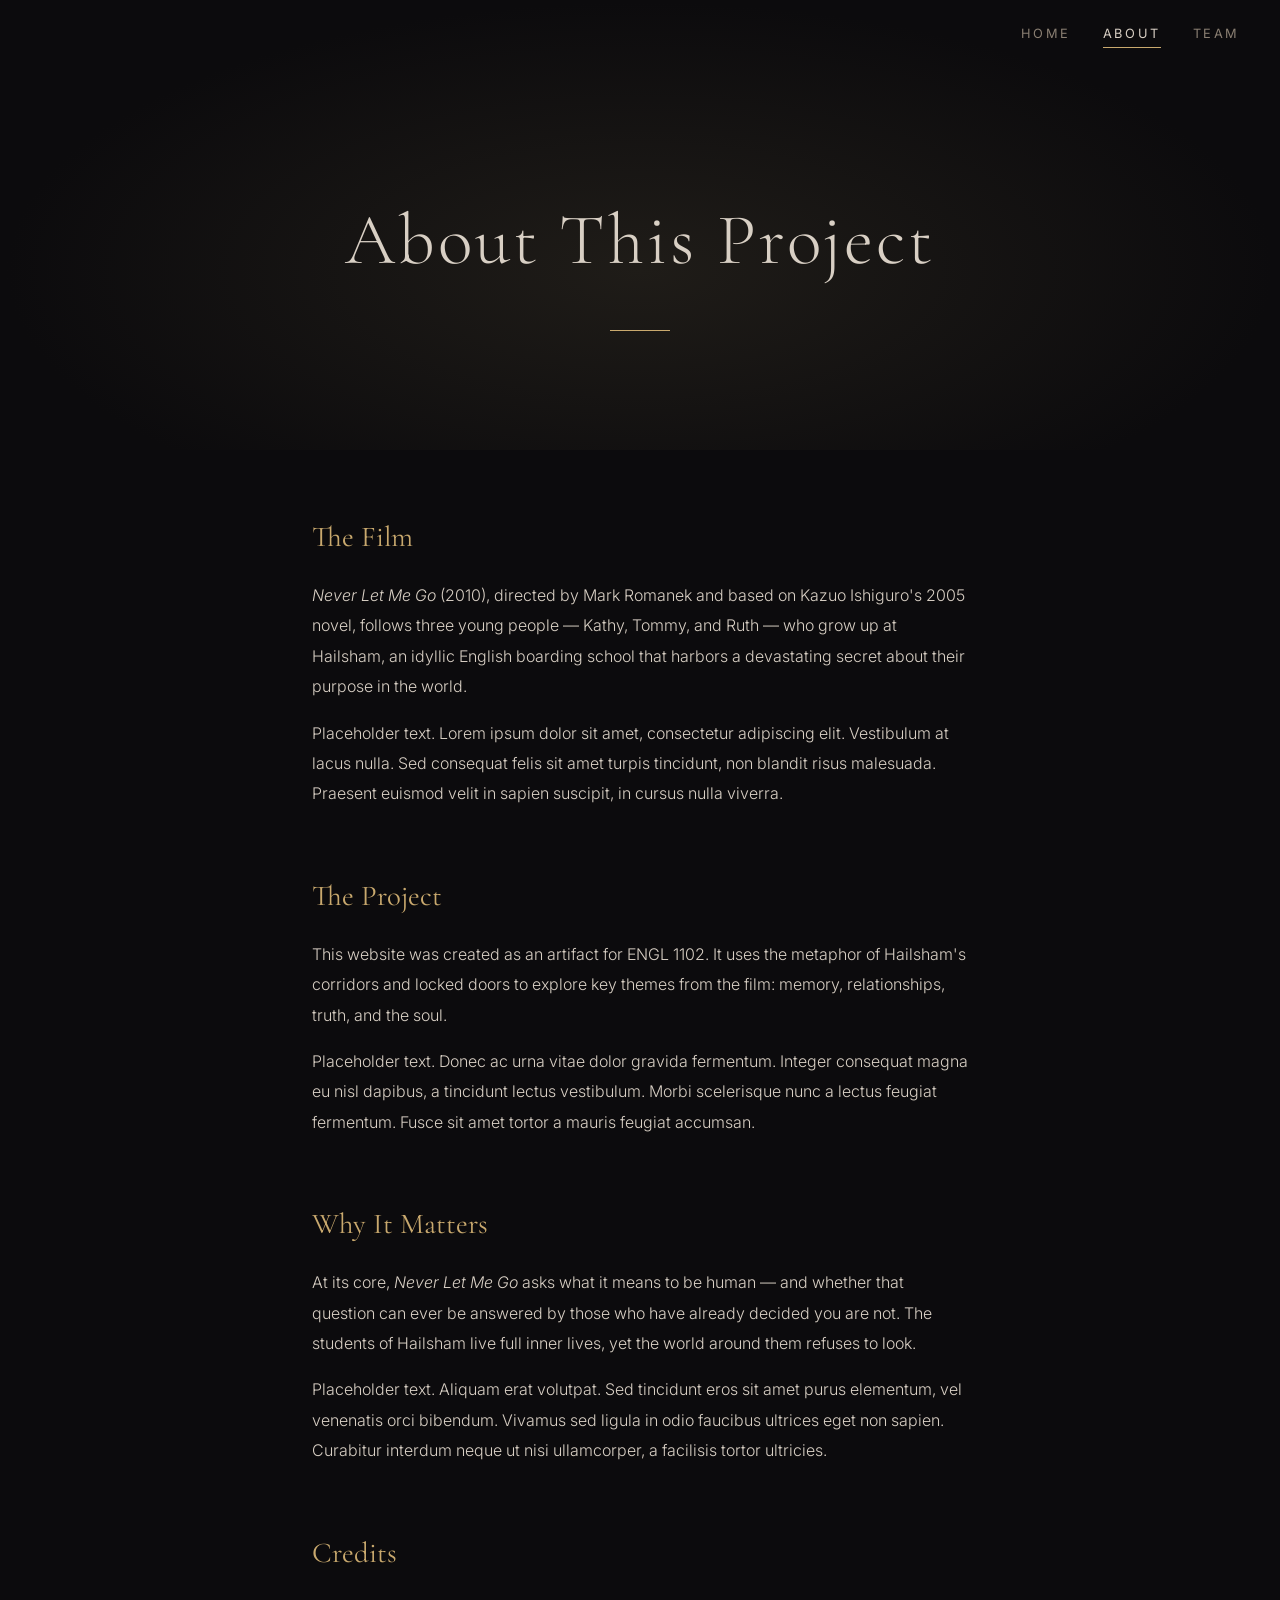
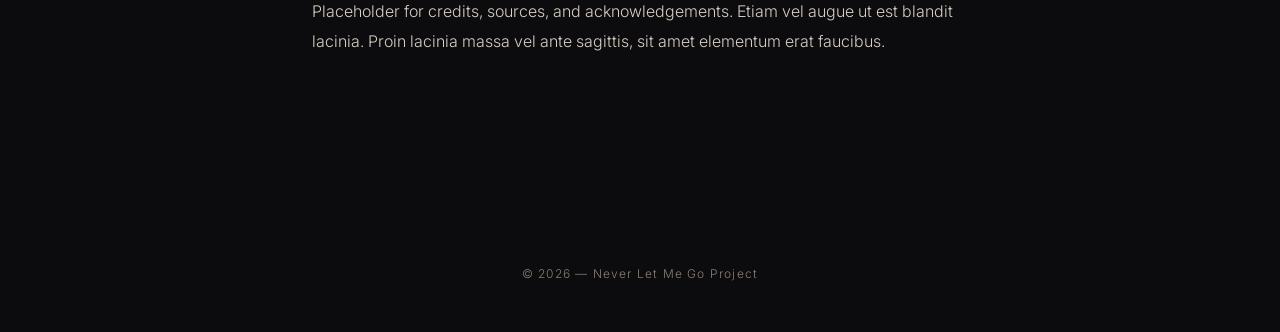
==== about.html @ f19155d4 "Add Team bios page and sync About nav Include bios.html with gallery-wall layout; about.html Team li" ====
<!DOCTYPE html>
<html lang="en">
<head>
  <meta charset="UTF-8" />
  <meta name="viewport" content="width=device-width, initial-scale=1.0" />
  <title>About — Never Let Me Go</title>
  <link rel="stylesheet" href="styles.css" />
  <link rel="preconnect" href="https://fonts.googleapis.com" />
  <link rel="preconnect" href="https://fonts.gstatic.com" crossorigin />
  <link href="https://fonts.googleapis.com/css2?family=Cormorant+Garamond:ital,wght@0,300;0,400;0,600;1,300;1,400&family=Inter:wght@300;400&display=swap" rel="stylesheet" />
</head>
<body>

  <!-- ===== NAV ===== -->
  <nav class="site-nav">
    <a href="index.html" class="nav-link">Home</a>
    <a href="about.html" class="nav-link active">About</a>
    <a href="bios.html" class="nav-link">Team</a>
  </nav>

  <!-- ===== CUSTOM CURSOR ===== -->
  <div id="cursor-glow" class="cursor-glow"></div>

  <!-- ===== ABOUT HERO ===== -->
  <header class="about-hero has-secrets">
    <span class="secret-text" style="top:25%; left:6%;">they called it a school</span>
    <span class="secret-text" style="bottom:15%; right:8%; top:auto; left:auto;">it was a farm</span>
    <h1 class="about-hero-title">About This Project</h1>
    <div class="about-hero-line"></div>
  </header>

  <!-- ===== ABOUT CONTENT ===== -->
  <main class="about-main has-secrets">
    <span class="secret-text" style="top:12%; right:0; left:auto;">love doesn't save you</span>
    <span class="secret-text" style="top:38%; left:-2%;">we were copies of trash</span>
    <span class="secret-text" style="top:65%; right:-3%; left:auto;">Madame was afraid of us</span>
    <span class="secret-text" style="bottom:5%; left:10%; top:auto;">the art proved nothing</span>

    <section class="about-block about-block--reveal">
      <h2>The Film</h2>
      <p>
        <em>Never Let Me Go</em> (2010), directed by Mark Romanek and based on
        Kazuo Ishiguro's 2005 novel, follows three young people — Kathy, Tommy,
        and Ruth — who grow up at Hailsham, an idyllic English boarding school
        that harbors a devastating secret about their purpose in the world.
      </p>
      <p>
        Placeholder text. Lorem ipsum dolor sit amet, consectetur adipiscing
        elit. Vestibulum at lacus nulla. Sed consequat felis sit amet turpis
        tincidunt, non blandit risus malesuada. Praesent euismod velit in sapien
        suscipit, in cursus nulla viverra.
      </p>
    </section>

    <section class="about-block about-block--reveal">
      <h2>The Project</h2>
      <p>
        This website was created as an artifact for ENGL 1102. It uses the
        metaphor of Hailsham's corridors and locked doors to explore key themes
        from the film: memory, relationships, truth, and the soul.
      </p>
      <p>
        Placeholder text. Donec ac urna vitae dolor gravida fermentum. Integer
        consequat magna eu nisl dapibus, a tincidunt lectus vestibulum. Morbi
        scelerisque nunc a lectus feugiat fermentum. Fusce sit amet tortor a
        mauris feugiat accumsan.
      </p>
    </section>

    <section class="about-block about-block--reveal">
      <h2>Why It Matters</h2>
      <p>
        At its core, <em>Never Let Me Go</em> asks what it means to be human —
        and whether that question can ever be answered by those who have already
        decided you are not. The students of Hailsham live full inner lives, yet
        the world around them refuses to look.
      </p>
      <p>
        Placeholder text. Aliquam erat volutpat. Sed tincidunt eros sit amet
        purus elementum, vel venenatis orci bibendum. Vivamus sed ligula in odio
        faucibus ultrices eget non sapien. Curabitur interdum neque ut nisi
        ullamcorper, a facilisis tortor ultricies.
      </p>
    </section>

    <section class="about-block about-block--reveal">
      <h2>Credits</h2>
      <p>
        Placeholder for credits, sources, and acknowledgements. Etiam vel augue
        ut est blandit lacinia. Proin lacinia massa vel ante sagittis, sit amet
        elementum erat faucibus.
      </p>
    </section>

  </main>

  <!-- ===== FOOTER ===== -->
  <footer class="site-footer has-secrets">
    <span class="secret-text" style="top:15%; left:5%;">we never complained</span>
    <p>&copy; 2026 — Never Let Me Go Project</p>
  </footer>

  <script>
    (() => {
      /* Scroll reveals */
      const blocks = document.querySelectorAll(".about-block--reveal");
      const observer = new IntersectionObserver(
        (entries) => {
          entries.forEach((entry) => {
            if (entry.isIntersecting) {
              entry.target.classList.add("visible");
              observer.unobserve(entry.target);
            }
          });
        },
        { threshold: 0.15 }
      );
      blocks.forEach((el) => observer.observe(el));

      /* Cursor glow */
      const glow = document.getElementById("cursor-glow");
      if (!glow) return;

      let mx = -500, my = -500, gx = -500, gy = -500;
      let active = false, raf = false;

      function tick() {
        raf = false;
        gx += (mx - gx) * 0.16;
        gy += (my - gy) * 0.16;
        glow.style.transform = `translate3d(${gx - 110}px,${gy - 110}px,0)`;
        if (Math.abs(mx - gx) > 0.5 || Math.abs(my - gy) > 0.5) {
          raf = true;
          requestAnimationFrame(tick);
        }
      }

      const secrets = document.querySelectorAll(".secret-text");

      document.addEventListener("mousemove", (e) => {
        mx = e.clientX; my = e.clientY;
        if (!active) { active = true; glow.classList.add("active"); }
        if (!raf) { raf = true; requestAnimationFrame(tick); }

        for (const el of secrets) {
          const r = el.getBoundingClientRect();
          const dist = Math.hypot(e.clientX - (r.left + r.width / 2), e.clientY - (r.top + r.height / 2));
          if (dist < 140) {
            el.classList.add("revealed");
          } else {
            el.classList.remove("revealed");
          }
        }
      }, { passive: true });

      document.addEventListener("mouseleave", () => {
        active = false; glow.classList.remove("active");
      });
    })();
  </script>
</body>
</html>
---- styles.css ----
/* ============================================================
   NEVER LET ME GO — HAILSHAM
   Immersive, mysterious single-page experience
   ============================================================ */

*, *::before, *::after {
  margin: 0;
  padding: 0;
  box-sizing: border-box;
}

:root {
  --clr-bg: #0c0b0d;
  --clr-bg-warm: #1a1714;
  --clr-surface: #1e1b18;
  --clr-door: #2c2520;
  --clr-door-hover: #3a322b;
  --clr-text: #d8cfc4;
  --clr-text-muted: #8a7f72;
  --clr-accent: #c9a96e;
  --clr-fog: rgba(200, 190, 175, 0.06);
  --clr-secret: #c44;
  --font-display: 'Cormorant Garamond', Georgia, serif;
  --font-body: 'Inter', system-ui, sans-serif;
}

html {
  background: var(--clr-bg);
  color: var(--clr-text);
}

body {
  font-family: var(--font-body);
  font-weight: 300;
  line-height: 1.6;
  overflow-x: hidden;
}

/* ============================================================
   CURSOR GLOW (light around the normal cursor)
   ============================================================ */
.cursor-glow {
  position: fixed;
  top: 0;
  left: 0;
  width: 220px;
  height: 220px;
  border-radius: 50%;
  pointer-events: none;
  z-index: 9999;
  background: radial-gradient(
    circle at center,
    rgba(255, 230, 170, 0.25) 0%,
    rgba(201, 169, 110, 0.10) 35%,
    transparent 70%
  );
  opacity: 0;
  transition: opacity 0.5s ease;
  will-change: transform;
  transform: translate3d(-500px, -500px, 0);
}

.cursor-glow.active {
  opacity: 1;
}

/* ============================================================
   HOVER HINT — tells user to explore
   ============================================================ */
.hover-hint {
  position: absolute;
  bottom: 8%;
  left: 50%;
  transform: translateX(-50%);
  z-index: 7;
  font-family: var(--font-body);
  font-size: 0.8rem;
  letter-spacing: 0.2em;
  text-transform: uppercase;
  color: var(--clr-text);
  pointer-events: none;
  opacity: 0;
  animation: hintPulse 3s ease-in-out 2.5s infinite;
  text-shadow: 0 0 20px rgba(201, 169, 110, 0.3);
  transition: opacity 1.5s ease;
}

.hover-hint.hidden {
  opacity: 0 !important;
  animation: none;
}

@keyframes hintPulse {
  0%   { opacity: 0.4; }
  50%  { opacity: 0.9; }
  100% { opacity: 0.4; }
}

/* Pulsing beacon to guide cursor */
.secret-beacon {
  position: absolute;
  width: 80px;
  height: 80px;
  border-radius: 50%;
  pointer-events: none;
  z-index: 7;
  opacity: 0;
  animation: beaconAppear 1.5s ease-out 4.5s forwards;
}

.secret-beacon.hidden {
  opacity: 0 !important;
  animation: none;
  transition: opacity 1.5s ease;
}

.secret-beacon::before {
  content: '';
  position: absolute;
  inset: 0;
  border-radius: 50%;
  border: 1px solid rgba(200, 80, 80, 0.25);
  animation: beaconRing 2.5s ease-out infinite;
}

.secret-beacon::after {
  content: '';
  position: absolute;
  top: 50%;
  left: 50%;
  width: 4px;
  height: 4px;
  margin: -2px 0 0 -2px;
  border-radius: 50%;
  background: rgba(200, 80, 80, 0.5);
  box-shadow: 0 0 12px rgba(200, 80, 80, 0.4);
}

@keyframes beaconAppear {
  0%   { opacity: 0; }
  100% { opacity: 1; }
}

@keyframes beaconRing {
  0%   { transform: scale(0.5); opacity: 0.8; }
  100% { transform: scale(2.5); opacity: 0; }
}

/* ============================================================
   SECRET MESSAGE LAYER (flashlight reveal)
   ============================================================ */
.secret-layer {
  position: absolute;
  inset: 0;
  z-index: 6;
  pointer-events: none;
  -webkit-mask-image: radial-gradient(
    circle 160px at var(--mx, -200px) var(--my, -200px),
    black 0%,
    rgba(0,0,0,0.5) 40%,
    transparent 100%
  );
  mask-image: radial-gradient(
    circle 160px at var(--mx, -200px) var(--my, -200px),
    black 0%,
    rgba(0,0,0,0.5) 40%,
    transparent 100%
  );
}

.secret-msg {
  position: absolute;
  font-family: var(--font-display);
  font-style: italic;
  font-weight: 400;
  font-size: clamp(1.1rem, 2.5vw, 1.8rem);
  color: rgba(200, 70, 70, 0.9);
  white-space: nowrap;
  letter-spacing: 0.08em;
  text-shadow:
    0 0 20px rgba(200, 60, 60, 0.6),
    0 0 60px rgba(200, 60, 60, 0.2);
  user-select: none;
}

/* ============================================================
   HERO SECTION — OUTSIDE HAILSHAM
   ============================================================ */
.hero-section {
  position: relative;
  height: 200vh;
  overflow: visible;
}

.hero-image-wrap {
  position: sticky;
  top: 0;
  width: 100%;
  height: 100vh;
  overflow: hidden;
  will-change: transform;
}

.hero-image {
  display: block;
  width: 100%;
  height: 100%;
  object-fit: cover;
  object-position: center 40%;
  transform: scale(1);
  transition: none;
  will-change: transform;
  filter: brightness(0.38) saturate(0.5);
}

.hero-vignette {
  position: fixed;
  top: 0;
  left: 0;
  width: 100%;
  height: 100vh;
  pointer-events: none;
  z-index: 2;
  opacity: 0;
  background: radial-gradient(ellipse at center, transparent 15%, var(--clr-bg) 70%);
  will-change: opacity;
}

/* Atmospheric fog layers */
.fog {
  position: fixed;
  top: 0;
  width: 65%;
  height: 100vh;
  pointer-events: none;
  opacity: 0.4;
  z-index: 3;
  will-change: transform;
}

.fog--left {
  left: -10%;
  background: linear-gradient(90deg, rgba(200,185,160,0.12), transparent);
  animation: fogDrift 20s ease-in-out infinite alternate;
}

.fog--right {
  right: -10%;
  background: linear-gradient(-90deg, rgba(200,185,160,0.12), transparent);
  animation: fogDrift 26s ease-in-out infinite alternate-reverse;
}

@keyframes fogDrift {
  0%   { transform: translate3d(-40px, 0, 0) scaleX(1); }
  100% { transform: translate3d(40px, 0, 0) scaleX(1.15); }
}

.hero-text {
  position: fixed;
  top: 0;
  left: 0;
  width: 100%;
  height: 100vh;
  display: flex;
  flex-direction: column;
  align-items: center;
  justify-content: center;
  z-index: 4;
  pointer-events: none;
  will-change: opacity, transform;
}

.hero-subtitle {
  font-family: var(--font-body);
  font-size: 0.8rem;
  letter-spacing: 0.4em;
  text-transform: uppercase;
  color: var(--clr-text-muted);
  margin-bottom: 1rem;
  text-shadow: 0 2px 20px rgba(0,0,0,0.8);
  opacity: 0;
  animation: fadeInSlow 2s ease-out 0.5s forwards;
}

.hero-title {
  font-family: var(--font-display);
  font-weight: 300;
  font-size: clamp(4rem, 12vw, 9rem);
  letter-spacing: 0.08em;
  color: var(--clr-text);
  text-shadow: 0 0 80px rgba(201, 169, 110, 0.25), 0 4px 40px rgba(0,0,0,0.7);
  margin-bottom: 2rem;
  opacity: 0;
  animation: titleReveal 2.5s ease-out 0.8s forwards;
}

.hero-hint {
  font-size: 0.72rem;
  letter-spacing: 0.35em;
  text-transform: uppercase;
  color: var(--clr-text-muted);
  opacity: 0;
  animation: fadeInSlow 1.5s ease-out 2.5s forwards;
  text-shadow: 0 2px 10px rgba(0,0,0,0.6);
}

.scroll-arrow {
  margin-top: 1.5rem;
  color: var(--clr-text-muted);
  opacity: 0;
  animation: fadeInSlow 1.5s ease-out 2.8s forwards, bob 3s ease-in-out 3.5s infinite;
}

@keyframes titleReveal {
  0%   { opacity: 0; transform: translateY(20px) scale(0.97); letter-spacing: 0.15em; }
  100% { opacity: 1; transform: translateY(0) scale(1); letter-spacing: 0.08em; }
}

@keyframes fadeInSlow {
  0%   { opacity: 0; transform: translateY(10px); }
  100% { opacity: 1; transform: translateY(0); }
}

@keyframes fadeIn {
  0%   { opacity: 0; }
  100% { opacity: 1; }
}

@keyframes bob {
  0%, 100% { transform: translateY(0); }
  50%      { transform: translateY(10px); }
}

/* ============================================================
   ENTRANCE TRANSITION — WALKING THROUGH THE GATES
   ============================================================ */
.entrance-section {
  position: relative;
  height: 100vh;
  background: var(--clr-bg);
  overflow: hidden;
  z-index: 5;
}

.entrance-gate {
  position: absolute;
  top: 0;
  left: 0;
  width: 100%;
  height: 100%;
  pointer-events: none;
  z-index: 1;
}

.gate-left,
.gate-right {
  position: absolute;
  top: -5%;
  width: 52%;
  height: 110%;
  background: var(--clr-bg);
  transition: none;
  will-change: transform;
}

.gate-left {
  left: 0;
  transform-origin: left center;
  border-right: 1px solid rgba(138,127,114,0.4);
  transform: translateX(0);
}

.gate-right {
  right: 0;
  transform-origin: right center;
  border-left: 1px solid rgba(138,127,114,0.4);
  transform: translateX(0);
}

.entrance-text {
  position: absolute;
  top: 0;
  left: 0;
  width: 100%;
  height: 100%;
  display: flex;
  flex-direction: column;
  align-items: center;
  justify-content: center;
  z-index: 2;
  opacity: 0;
  will-change: opacity;
}

.entrance-whisper {
  font-family: var(--font-display);
  font-style: italic;
  font-weight: 300;
  font-size: clamp(1.3rem, 3.5vw, 2.2rem);
  color: var(--clr-text-muted);
  letter-spacing: 0.06em;
  text-align: center;
  padding: 0 2rem;
}

.entrance-whisper-2 {
  font-family: var(--font-display);
  font-style: italic;
  font-weight: 300;
  font-size: clamp(0.9rem, 2vw, 1.2rem);
  color: rgba(200, 70, 70, 0.8);
  letter-spacing: 0.04em;
  text-align: center;
  padding: 0 2rem;
  margin-top: 1.5rem;
  text-shadow: 0 0 15px rgba(200, 60, 60, 0.4);
  opacity: 0;
  transition: opacity 0.5s ease;
}

.entrance-whisper-2.revealed {
  opacity: 1;
}

/* ============================================================
   HALLWAY SECTION
   ============================================================ */
.hallway-section {
  min-height: 100vh;
  padding: 8rem 2rem 6rem;
  background: linear-gradient(180deg, var(--clr-bg) 0%, var(--clr-bg-warm) 30%, var(--clr-bg-warm) 70%, var(--clr-bg) 100%);
  display: flex;
  flex-direction: column;
  align-items: center;
}

.hallway-intro {
  text-align: center;
  margin-bottom: 5rem;
  opacity: 0;
  transform: translateY(40px);
  transition: opacity 1.2s ease, transform 1.2s ease;
}

.hallway-intro.visible {
  opacity: 1;
  transform: translateY(0);
}

.hallway-heading {
  font-family: var(--font-display);
  font-weight: 300;
  font-size: clamp(2rem, 5vw, 3.5rem);
  margin-bottom: 1rem;
  color: var(--clr-text);
}

.hallway-subtext {
  font-size: 1rem;
  color: var(--clr-text-muted);
  max-width: 460px;
  margin: 0 auto;
}

/* ============================================================
   DOOR CARDS — with dramatic opening effect
   ============================================================ */
.doors-container {
  display: grid;
  grid-template-columns: repeat(2, 1fr);
  gap: 4rem 6rem;
  max-width: 800px;
  width: 100%;
  perspective: 1200px;
}

.door-card {
  text-align: center;
  opacity: 0;
  transform: translateY(50px);
  transition: opacity 0.8s ease, transform 0.8s ease;
}

.door-card.visible {
  opacity: 1;
  transform: translateY(0);
}

.door-card:nth-child(2) { transition-delay: 0.15s; }
.door-card:nth-child(3) { transition-delay: 0.30s; }
.door-card:nth-child(4) { transition-delay: 0.45s; }

.door-frame {
  position: relative;
  width: 140px;
  height: 220px;
  margin: 0 auto 1.5rem;
  border: 2px solid var(--clr-text-muted);
  border-radius: 80px 80px 0 0;
  overflow: hidden;
  transition: border-color 0.5s ease, box-shadow 0.5s ease;
  perspective: 800px;
}

.door-card:hover .door-frame {
  border-color: var(--clr-accent);
  box-shadow:
    0 0 50px rgba(201, 169, 110, 0.15),
    0 0 100px rgba(201, 169, 110, 0.06),
    inset 0 0 30px rgba(201, 169, 110, 0.05);
}

.door-surface {
  position: absolute;
  inset: 3px;
  background: var(--clr-door);
  border-radius: 77px 77px 0 0;
  transition: background 0.5s ease, transform 0.7s cubic-bezier(0.4, 0, 0.2, 1);
  transform-origin: left center;
}

.door-card:hover .door-surface {
  background: var(--clr-door-hover);
  transform: perspective(800px) rotateY(-35deg);
}

/* Light spilling through the "open" door */
.door-light {
  position: absolute;
  inset: 3px;
  border-radius: 77px 77px 0 0;
  background: linear-gradient(
    90deg,
    rgba(201, 169, 110, 0.0) 0%,
    rgba(201, 169, 110, 0.08) 50%,
    rgba(255, 240, 200, 0.12) 100%
  );
  opacity: 0;
  transition: opacity 0.6s ease;
  pointer-events: none;
  z-index: 0;
}

.door-card:hover .door-light {
  opacity: 1;
}

.door-knob {
  position: absolute;
  right: 18px;
  top: 55%;
  width: 10px;
  height: 10px;
  border-radius: 50%;
  background: var(--clr-accent);
  opacity: 0.5;
  transition: opacity 0.4s ease, box-shadow 0.4s ease;
  z-index: 1;
}

.door-card:hover .door-knob {
  opacity: 1;
  box-shadow: 0 0 10px rgba(201, 169, 110, 0.4);
}

.door-label {
  font-family: var(--font-display);
  font-weight: 400;
  font-size: 1.4rem;
  margin-bottom: 0.5rem;
  color: var(--clr-text);
  transition: color 0.4s ease;
}

.door-card:hover .door-label {
  color: var(--clr-accent);
}

.door-teaser {
  font-size: 0.85rem;
  color: var(--clr-text-muted);
  max-width: 220px;
  margin: 0 auto;
  line-height: 1.5;
  transition: color 0.4s ease;
}

.door-card:hover .door-teaser {
  color: var(--clr-text);
}

/* Click flash effect — light bursts from behind the door */
.door-card.clicked .door-frame {
  box-shadow:
    0 0 60px rgba(255, 240, 200, 0.3),
    0 0 120px rgba(201, 169, 110, 0.15);
  border-color: rgba(255, 240, 200, 0.6);
  transition: box-shadow 0.3s ease, border-color 0.3s ease;
}

.door-card.clicked .door-surface {
  transform: perspective(800px) rotateY(-70deg);
  transition: transform 0.5s cubic-bezier(0.4, 0, 0.2, 1);
}

.door-card.clicked .door-light {
  opacity: 1;
  background: linear-gradient(
    90deg,
    rgba(255, 240, 200, 0.0) 0%,
    rgba(255, 240, 200, 0.25) 40%,
    rgba(255, 255, 230, 0.4) 100%
  );
  transition: opacity 0.3s ease, background 0.3s ease;
}

/* ============================================================
   ROOM OVERLAY
   ============================================================ */
.room-overlay {
  position: fixed;
  inset: 0;
  z-index: 1000;
  background: rgba(12, 11, 13, 0);
  overflow-y: auto;
  -webkit-overflow-scrolling: touch;
  pointer-events: none;
  transition: background 0.5s ease;
}

.room-overlay.active {
  background: rgba(12, 11, 13, 0.97);
  pointer-events: all;
}

.room-close {
  position: absolute;
  top: 2rem;
  right: 2.5rem;
  background: none;
  border: none;
  color: var(--clr-text-muted);
  font-size: 2rem;
  cursor: default;
  z-index: 1001;
  opacity: 0;
  transition: opacity 0.4s ease 0.4s, color 0.3s ease, transform 0.3s ease;
}

.room-overlay.active .room-close {
  opacity: 1;
}

.room-close:hover {
  color: var(--clr-accent);
  transform: rotate(90deg);
}

.room-content {
  max-width: 640px;
  padding: 5rem 2rem;
  margin: 0 auto;
  text-align: center;
}

.room {
  display: none;
  opacity: 0;
  transform: translateY(30px);
  transition: opacity 0.7s ease 0.3s, transform 0.7s ease 0.3s;
}

.room.active {
  display: block;
}

.room.visible {
  opacity: 1;
  transform: translateY(0);
}

.room h2 {
  font-family: var(--font-display);
  font-weight: 300;
  font-size: 2.5rem;
  margin-bottom: 2rem;
  color: var(--clr-accent);
}

.room-body {
  font-size: 1rem;
  line-height: 1.8;
  color: var(--clr-text);
  margin-bottom: 1.5rem;
}

.room-figure {
  margin: 0 0 2rem;
  border-radius: 4px;
  overflow: hidden;
  border: 1px solid rgba(201, 169, 110, 0.2);
  box-shadow: 0 12px 40px rgba(0, 0, 0, 0.45);
}

.room-image {
  display: block;
  width: 100%;
  height: auto;
  vertical-align: middle;
}

/* ============================================================
   SITE NAV
   ============================================================ */
.site-nav {
  position: fixed;
  top: 0;
  left: 0;
  width: 100%;
  z-index: 900;
  display: flex;
  justify-content: flex-end;
  gap: 2rem;
  padding: 1.5rem 2.5rem;
  pointer-events: none;
}

.nav-link {
  font-family: var(--font-body);
  font-size: 0.8rem;
  font-weight: 400;
  letter-spacing: 0.2em;
  text-transform: uppercase;
  text-decoration: none;
  color: var(--clr-text-muted);
  pointer-events: all;
  cursor: default;
  position: relative;
  padding-bottom: 4px;
  transition: color 0.3s ease;
}

.nav-link::after {
  content: "";
  position: absolute;
  bottom: 0;
  left: 0;
  width: 0;
  height: 1px;
  background: var(--clr-accent);
  transition: width 0.3s ease;
}

.nav-link:hover,
.nav-link.active {
  color: var(--clr-text);
}

.nav-link:hover::after,
.nav-link.active::after {
  width: 100%;
}

/* ============================================================
   ABOUT PAGE
   ============================================================ */
.about-hero {
  display: flex;
  flex-direction: column;
  align-items: center;
  justify-content: center;
  height: 50vh;
  min-height: 320px;
  background: radial-gradient(ellipse at 50% 60%, #1f1c18 0%, var(--clr-bg) 70%);
  text-align: center;
  padding: 6rem 2rem 2rem;
}

.about-hero-title {
  font-family: var(--font-display);
  font-weight: 300;
  font-size: clamp(2.5rem, 6vw, 4.5rem);
  color: var(--clr-text);
  letter-spacing: 0.04em;
  opacity: 0;
  animation: fadeInSlow 1.5s ease-out 0.3s forwards;
}

.about-hero-line {
  width: 60px;
  height: 1px;
  background: var(--clr-accent);
  margin-top: 2rem;
  opacity: 0;
  animation: fadeIn 1.5s ease-out 0.8s forwards;
}

.about-main {
  max-width: 720px;
  margin: 0 auto;
  padding: 4rem 2rem 6rem;
}

.about-block {
  margin-bottom: 4rem;
  opacity: 0;
  transform: translateY(30px);
  transition: opacity 0.8s ease, transform 0.8s ease;
}

.about-block.visible {
  opacity: 1;
  transform: translateY(0);
}

.about-block h2 {
  font-family: var(--font-display);
  font-weight: 400;
  font-size: 1.8rem;
  color: var(--clr-accent);
  margin-bottom: 1.25rem;
}

.about-block p {
  font-size: 1rem;
  line-height: 1.9;
  color: var(--clr-text);
  margin-bottom: 1rem;
}

.about-block p:last-child {
  margin-bottom: 0;
}

/* ============================================================
   GLOBAL HIDDEN SECRET TEXT (revealed on cursor proximity)
   ============================================================ */
.secret-text {
  font-family: var(--font-display);
  font-style: italic;
  font-weight: 400;
  font-size: clamp(0.85rem, 1.8vw, 1.1rem);
  color: rgba(200, 70, 70, 0.9);
  text-shadow: 0 0 15px rgba(200, 60, 60, 0.5);
  letter-spacing: 0.06em;
  user-select: none;
  pointer-events: none;
  opacity: 0;
  transition: opacity 0.6s ease;
  position: absolute;
  white-space: nowrap;
}

.secret-text.revealed {
  opacity: 1;
}

/* Wrapper needed for positioning secrets relative to a section */
.has-secrets {
  position: relative;
}

/* ============================================================
   BIOS / TEAM — gallery wall (hung portraits)
   ============================================================ */
.bios-hero {
  text-align: center;
  padding: 7rem 2rem 3rem;
  background: radial-gradient(ellipse at 50% 0%, #252018 0%, var(--clr-bg) 55%);
}

.bios-hero-eyebrow {
  font-size: 0.75rem;
  letter-spacing: 0.28em;
  text-transform: uppercase;
  color: var(--clr-text-muted);
  margin-bottom: 1rem;
}

.bios-hero-title {
  font-family: var(--font-display);
  font-weight: 300;
  font-size: clamp(2.8rem, 7vw, 4.2rem);
  color: var(--clr-text);
  letter-spacing: 0.06em;
}

.bios-hero-sub {
  max-width: 420px;
  margin: 1.5rem auto 0;
  font-size: 0.95rem;
  line-height: 1.7;
  color: var(--clr-text-muted);
  font-style: italic;
  font-family: var(--font-display);
}

.bios-gallery {
  position: relative;
  padding: 2rem 1.5rem 6rem;
  min-height: 70vh;
  overflow: hidden;
}

.bios-wall-texture {
  position: absolute;
  inset: 0;
  background:
    linear-gradient(180deg, rgba(30, 26, 22, 0.97) 0%, var(--clr-bg-warm) 50%, var(--clr-bg) 100%),
    repeating-linear-gradient(
      90deg,
      transparent,
      transparent 2px,
      rgba(0, 0, 0, 0.03) 2px,
      rgba(0, 0, 0, 0.03) 4px
    );
  pointer-events: none;
}

.bios-rail {
  position: relative;
  z-index: 1;
  max-width: 920px;
  height: 4px;
  margin: 0 auto 0;
  background: linear-gradient(90deg, transparent, #3a342c 15%, #3a342c 85%, transparent);
  border-radius: 2px;
  box-shadow: 0 2px 8px rgba(0, 0, 0, 0.4);
}

.bios-rail::before,
.bios-rail::after {
  content: "";
  position: absolute;
  top: 50%;
  width: 10px;
  height: 10px;
  border-radius: 50%;
  background: radial-gradient(circle at 30% 30%, #5c5348, #2a2520);
  transform: translateY(-50%);
  box-shadow: inset 0 1px 2px rgba(255, 255, 255, 0.15);
}

.bios-rail::before { left: 12%; }
.bios-rail::after { right: 12%; }

.bios-frames {
  position: relative;
  z-index: 2;
  display: flex;
  flex-wrap: wrap;
  justify-content: center;
  align-items: flex-start;
  gap: clamp(1.5rem, 4vw, 3rem);
  max-width: 1100px;
  margin: 0 auto;
  padding-top: 0.5rem;
}

.bios-card {
  flex: 1 1 240px;
  max-width: 300px;
  display: flex;
  flex-direction: column;
  align-items: center;
  transform: rotate(var(--tilt, 0deg)) translateY(36px);
  transition: transform 0.55s cubic-bezier(0.22, 1, 0.36, 1), filter 0.45s ease, opacity 0.6s ease;
  filter: drop-shadow(0 12px 24px rgba(0, 0, 0, 0.35));
  opacity: 0;
}

.bios-card.visible {
  opacity: 1;
  transform: rotate(var(--tilt, 0deg)) translateY(0);
  transition:
    opacity 0.9s ease var(--delay, 0s),
    transform 0.9s cubic-bezier(0.22, 1, 0.36, 1) var(--delay, 0s),
    filter 0.45s ease;
}

.bios-card:hover {
  transform: rotate(0deg) translateY(-6px) scale(1.02);
  filter: drop-shadow(0 20px 40px rgba(201, 169, 110, 0.12));
  z-index: 3;
}

.bios-wire {
  width: 2px;
  height: 48px;
  margin: 0 auto -2px;
  background: linear-gradient(180deg, #6b6358, #3d3832);
  border-radius: 1px;
  opacity: 0.85;
}

.bios-wire--long {
  height: 72px;
}

.bios-frame {
  width: 100%;
  max-width: 220px;
  padding: 10px 10px 14px;
  background: linear-gradient(145deg, #2e2924 0%, #1a1714 100%);
  border: 1px solid rgba(201, 169, 110, 0.25);
  box-shadow:
    inset 0 1px 0 rgba(255, 255, 255, 0.06),
    0 4px 0 #151210;
  transition: border-color 0.4s ease, box-shadow 0.4s ease;
}

.bios-card:hover .bios-frame {
  border-color: rgba(201, 169, 110, 0.5);
  box-shadow:
    inset 0 1px 0 rgba(255, 255, 255, 0.08),
    0 0 0 1px rgba(201, 169, 110, 0.15),
    0 4px 0 #151210,
    0 0 48px rgba(201, 169, 110, 0.08);
}

.bios-frame--tall .bios-photo {
  aspect-ratio: 3 / 4;
  min-height: 280px;
}

.bios-photo {
  aspect-ratio: 4 / 5;
  min-height: 220px;
  display: flex;
  align-items: center;
  justify-content: center;
  position: relative;
  overflow: hidden;
}

.bios-photo--a {
  background: linear-gradient(160deg, #3d3530 0%, #1e1a17 50%, #2a231c 100%);
}

.bios-photo--b {
  background: linear-gradient(200deg, #2c2622 0%, #1a1614 45%, #352e28 100%);
}

.bios-photo--c {
  background: linear-gradient(180deg, #322b26 0%, #161412 60%, #2a2420 100%);
}

.bios-photo::after {
  content: "";
  position: absolute;
  inset: 0;
  background: repeating-linear-gradient(
    0deg,
    transparent,
    transparent 3px,
    rgba(0, 0, 0, 0.06) 3px,
    rgba(0, 0, 0, 0.06) 4px
  );
  pointer-events: none;
  opacity: 0.5;
}

.bios-photo-label {
  font-family: var(--font-display);
  font-style: italic;
  font-size: 1.1rem;
  color: var(--clr-text-muted);
  letter-spacing: 0.15em;
  text-transform: lowercase;
  opacity: 0.65;
}

.bios-caption {
  margin-top: 1.75rem;
  text-align: center;
  padding: 0 0.5rem;
  max-width: 280px;
}

.bios-name {
  font-family: var(--font-display);
  font-weight: 400;
  font-size: 1.5rem;
  color: var(--clr-accent);
  margin-bottom: 0.35rem;
}

.bios-role {
  font-size: 0.7rem;
  letter-spacing: 0.2em;
  text-transform: uppercase;
  color: var(--clr-text-muted);
  margin-bottom: 0.85rem;
}

.bios-blurb {
  font-size: 0.9rem;
  line-height: 1.75;
  color: var(--clr-text);
}

@media (max-width: 768px) {
  .bios-card,
  .bios-card.visible {
    transform: none !important;
    max-width: 100%;
  }

  .bios-card:hover {
    transform: translateY(-4px) scale(1.01) !important;
  }

  .bios-rail::before { left: 5%; }
  .bios-rail::after { right: 5%; }
}

/* ============================================================
   FOOTER
   ============================================================ */
.site-footer {
  text-align: center;
  padding: 3rem 2rem;
  font-size: 0.75rem;
  color: var(--clr-text-muted);
  letter-spacing: 0.1em;
  background: var(--clr-bg);
}

/* ============================================================
   BODY LOCKED
   ============================================================ */
body.locked {
  overflow: hidden;
  position: fixed;
  width: 100%;
}

/* ============================================================
   RESPONSIVE
   ============================================================ */
@media (max-width: 600px) {
  .doors-container {
    grid-template-columns: repeat(2, 1fr);
    gap: 2rem;
  }

  .door-frame {
    width: 110px;
    height: 175px;
  }

  .room-content {
    padding: 1.5rem;
  }

  .room h2 {
    font-size: 2rem;
  }

  .secret-msg {
    font-size: clamp(0.9rem, 3vw, 1.3rem);
  }

  body {
    cursor: auto;
  }

  .cursor-glow {
    display: none;
  }
}
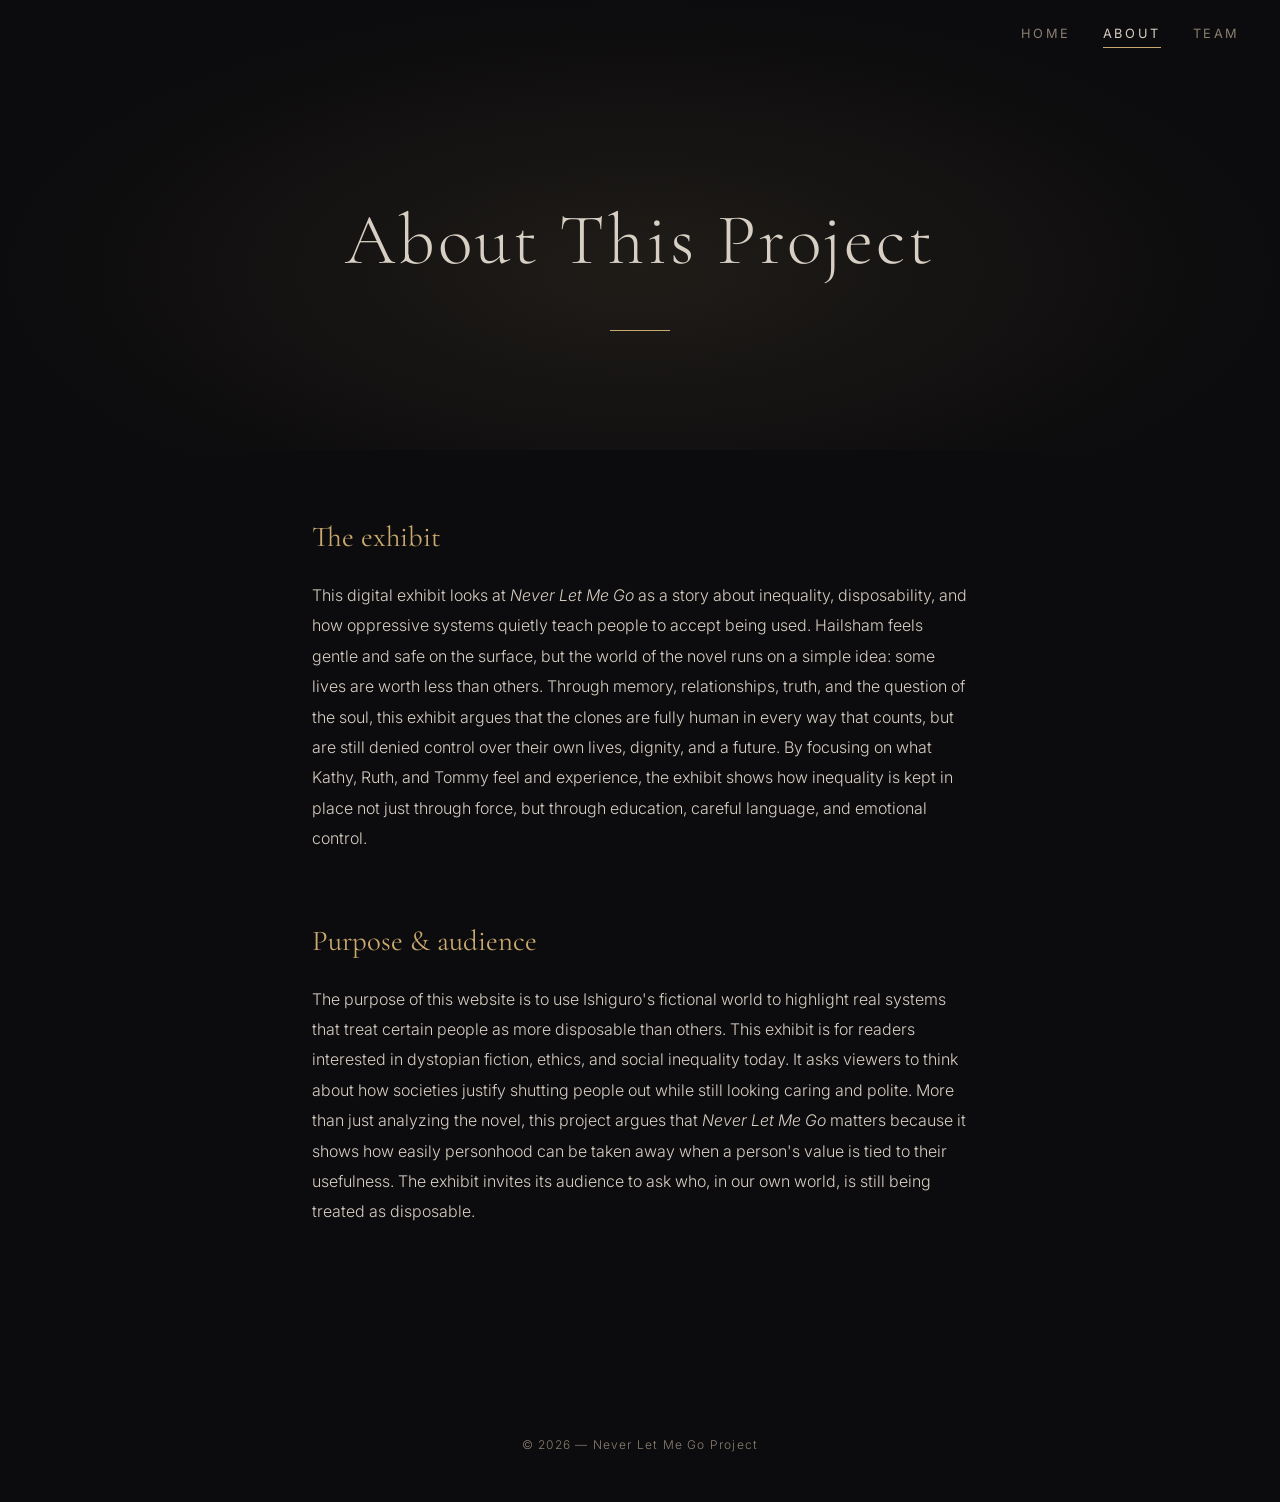
==== commit 8ebd861c: "Rewrite About page with exhibit description and purpose" ====
--- a/about.html
+++ b/about.html
@@ -37,58 +37,16 @@
     <span class="secret-text" style="bottom:5%; left:10%; top:auto;">the art proved nothing</span>
 
     <section class="about-block about-block--reveal">
-      <h2>The Film</h2>
+      <h2>The exhibit</h2>
       <p>
-        <em>Never Let Me Go</em> (2010), directed by Mark Romanek and based on
-        Kazuo Ishiguro's 2005 novel, follows three young people — Kathy, Tommy,
-        and Ruth — who grow up at Hailsham, an idyllic English boarding school
-        that harbors a devastating secret about their purpose in the world.
-      </p>
-      <p>
-        Placeholder text. Lorem ipsum dolor sit amet, consectetur adipiscing
-        elit. Vestibulum at lacus nulla. Sed consequat felis sit amet turpis
-        tincidunt, non blandit risus malesuada. Praesent euismod velit in sapien
-        suscipit, in cursus nulla viverra.
+        This digital exhibit looks at <em>Never Let Me Go</em> as a story about inequality, disposability, and how oppressive systems quietly teach people to accept being used. Hailsham feels gentle and safe on the surface, but the world of the novel runs on a simple idea: some lives are worth less than others. Through memory, relationships, truth, and the question of the soul, this exhibit argues that the clones are fully human in every way that counts, but are still denied control over their own lives, dignity, and a future. By focusing on what Kathy, Ruth, and Tommy feel and experience, the exhibit shows how inequality is kept in place not just through force, but through education, careful language, and emotional control.
       </p>
     </section>
 
     <section class="about-block about-block--reveal">
-      <h2>The Project</h2>
+      <h2>Purpose &amp; audience</h2>
       <p>
-        This website was created as an artifact for ENGL 1102. It uses the
-        metaphor of Hailsham's corridors and locked doors to explore key themes
-        from the film: memory, relationships, truth, and the soul.
-      </p>
-      <p>
-        Placeholder text. Donec ac urna vitae dolor gravida fermentum. Integer
-        consequat magna eu nisl dapibus, a tincidunt lectus vestibulum. Morbi
-        scelerisque nunc a lectus feugiat fermentum. Fusce sit amet tortor a
-        mauris feugiat accumsan.
-      </p>
-    </section>
-
-    <section class="about-block about-block--reveal">
-      <h2>Why It Matters</h2>
-      <p>
-        At its core, <em>Never Let Me Go</em> asks what it means to be human —
-        and whether that question can ever be answered by those who have already
-        decided you are not. The students of Hailsham live full inner lives, yet
-        the world around them refuses to look.
-      </p>
-      <p>
-        Placeholder text. Aliquam erat volutpat. Sed tincidunt eros sit amet
-        purus elementum, vel venenatis orci bibendum. Vivamus sed ligula in odio
-        faucibus ultrices eget non sapien. Curabitur interdum neque ut nisi
-        ullamcorper, a facilisis tortor ultricies.
-      </p>
-    </section>
-
-    <section class="about-block about-block--reveal">
-      <h2>Credits</h2>
-      <p>
-        Placeholder for credits, sources, and acknowledgements. Etiam vel augue
-        ut est blandit lacinia. Proin lacinia massa vel ante sagittis, sit amet
-        elementum erat faucibus.
+        The purpose of this website is to use Ishiguro's fictional world to highlight real systems that treat certain people as more disposable than others. This exhibit is for readers interested in dystopian fiction, ethics, and social inequality today. It asks viewers to think about how societies justify shutting people out while still looking caring and polite. More than just analyzing the novel, this project argues that <em>Never Let Me Go</em> matters because it shows how easily personhood can be taken away when a person's value is tied to their usefulness. The exhibit invites its audience to ask who, in our own world, is still being treated as disposable.
       </p>
     </section>
 
--- a/styles.css
+++ b/styles.css
@@ -1033,6 +1033,15 @@
   overflow: hidden;
 }
 
+.bios-photo-img {
+  position: absolute;
+  inset: 0;
+  width: 100%;
+  height: 100%;
+  object-fit: cover;
+  object-position: center 25%;
+}
+
 .bios-photo--a {
   background: linear-gradient(160deg, #3d3530 0%, #1e1a17 50%, #2a231c 100%);
 }
@@ -1045,7 +1054,7 @@
   background: linear-gradient(180deg, #322b26 0%, #161412 60%, #2a2420 100%);
 }
 
-.bios-photo::after {
+.bios-photo:not(:has(.bios-photo-img))::after {
   content: "";
   position: absolute;
   inset: 0;
@@ -1086,11 +1095,12 @@
 }
 
 .bios-role {
-  font-size: 0.7rem;
-  letter-spacing: 0.2em;
-  text-transform: uppercase;
-  color: var(--clr-text-muted);
-  margin-bottom: 0.85rem;
+  font-size: 0.72rem;
+  letter-spacing: 0.12em;
+  text-transform: none;
+  color: var(--clr-text-muted);
+  margin-bottom: 0;
+  line-height: 1.5;
 }
 
 .bios-blurb {
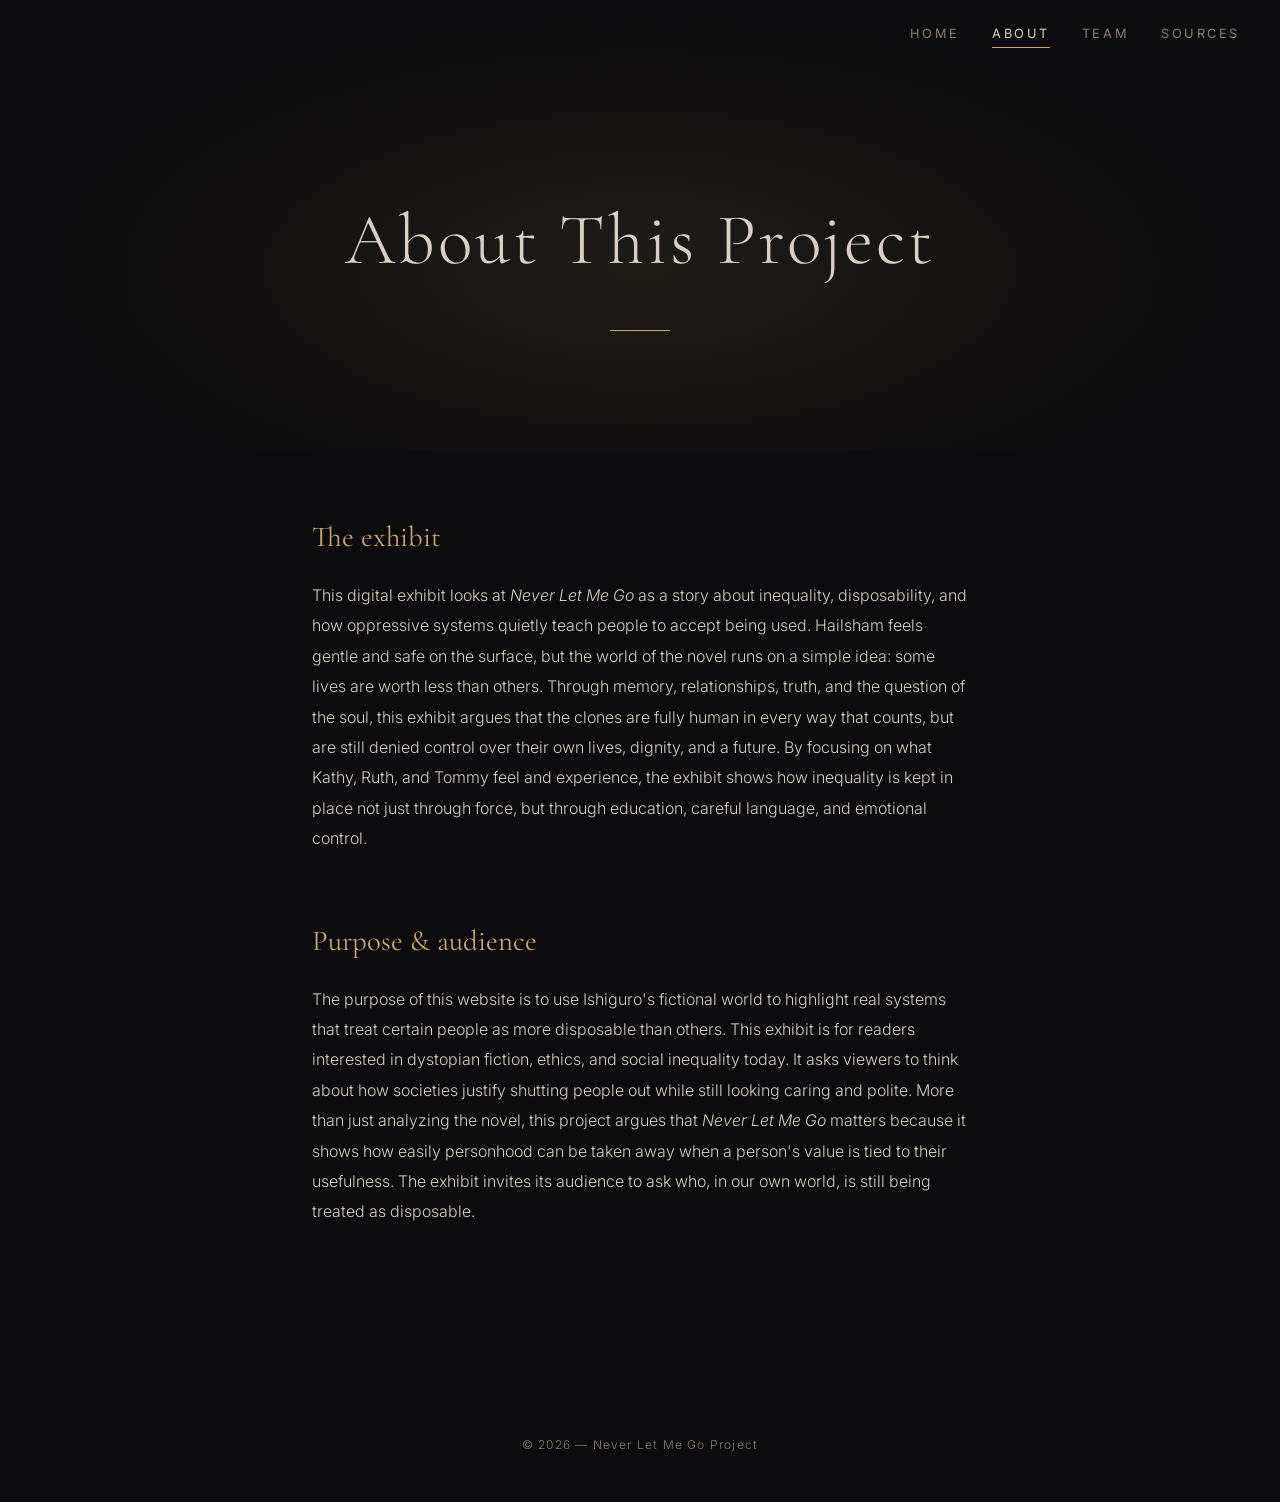
==== commit 4dff98d5: "Add Sources page with citations and nav link" ====
--- a/about.html
+++ b/about.html
@@ -16,6 +16,7 @@
     <a href="index.html" class="nav-link">Home</a>
     <a href="about.html" class="nav-link active">About</a>
     <a href="bios.html" class="nav-link">Team</a>
+    <a href="sources.html" class="nav-link">Sources</a>
   </nav>
 
   <!-- ===== CUSTOM CURSOR ===== -->
--- a/styles.css
+++ b/styles.css
@@ -833,6 +833,60 @@
 }
 
 /* ============================================================
+   SOURCES PAGE
+   ============================================================ */
+.sources-page {
+  padding-bottom: 6rem;
+}
+
+.sources-list {
+  margin: 0;
+  padding: 0;
+  list-style: none;
+  counter-reset: src;
+}
+
+.sources-item {
+  counter-increment: src;
+  position: relative;
+  margin-bottom: 2.25rem;
+  padding-left: 2.5rem;
+  font-size: 1rem;
+  line-height: 1.85;
+  color: var(--clr-text);
+}
+
+.sources-item::before {
+  content: counter(src) ".";
+  position: absolute;
+  left: 0;
+  top: 0;
+  font-family: var(--font-display);
+  font-size: 1.25rem;
+  color: var(--clr-accent);
+}
+
+.sources-link {
+  display: block;
+  margin-top: 0.65rem;
+  font-size: 0.88rem;
+  word-break: break-all;
+  color: var(--clr-accent);
+  text-decoration: none;
+  opacity: 0.9;
+  transition: opacity 0.2s ease, color 0.2s ease;
+}
+
+.sources-link:hover {
+  opacity: 1;
+  text-decoration: underline;
+}
+
+.sources-item cite {
+  font-style: italic;
+}
+
+/* ============================================================
    GLOBAL HIDDEN SECRET TEXT (revealed on cursor proximity)
    ============================================================ */
 .secret-text {
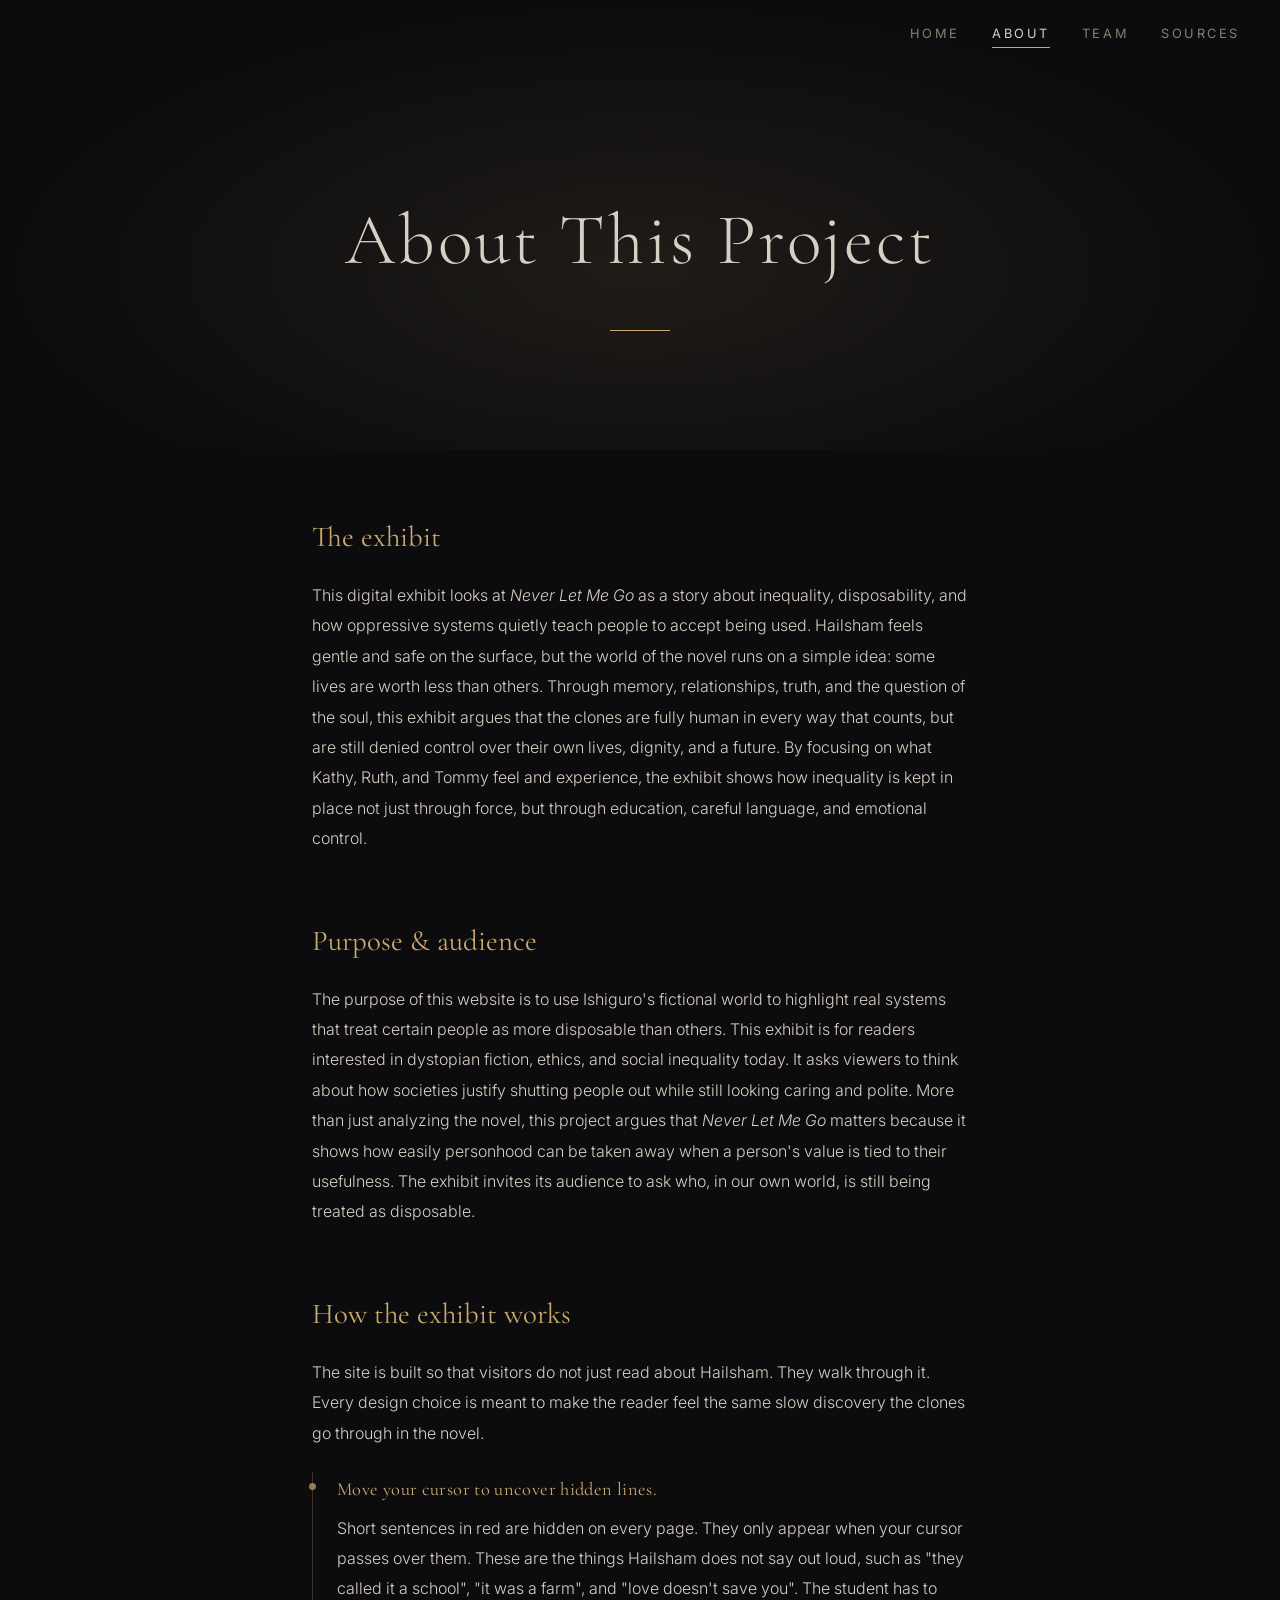
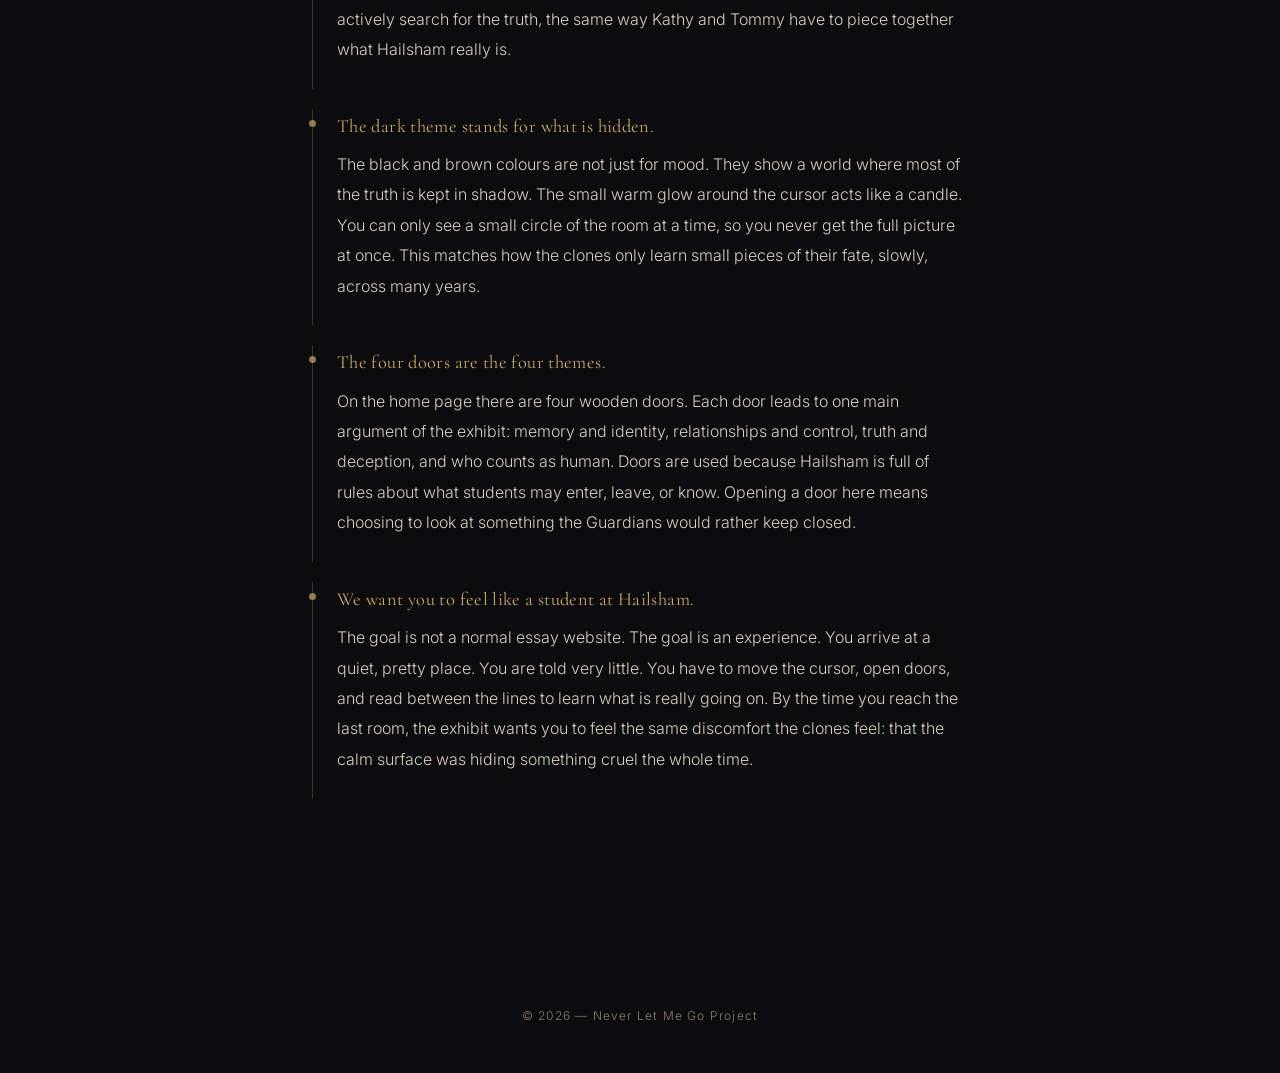
==== commit 30791084: "Add "How the exhibit works" section to About page Explains the hover reveal, dark theme, door metaph" ====
--- a/about.html
+++ b/about.html
@@ -49,6 +49,31 @@
       <p>
         The purpose of this website is to use Ishiguro's fictional world to highlight real systems that treat certain people as more disposable than others. This exhibit is for readers interested in dystopian fiction, ethics, and social inequality today. It asks viewers to think about how societies justify shutting people out while still looking caring and polite. More than just analyzing the novel, this project argues that <em>Never Let Me Go</em> matters because it shows how easily personhood can be taken away when a person's value is tied to their usefulness. The exhibit invites its audience to ask who, in our own world, is still being treated as disposable.
       </p>
+    </section>
+
+    <section class="about-block about-block--reveal">
+      <h2>How the exhibit works</h2>
+      <p>
+        The site is built so that visitors do not just read about Hailsham. They walk through it. Every design choice is meant to make the reader feel the same slow discovery the clones go through in the novel.
+      </p>
+      <ul class="about-list">
+        <li>
+          <strong>Move your cursor to uncover hidden lines.</strong>
+          Short sentences in red are hidden on every page. They only appear when your cursor passes over them. These are the things Hailsham does not say out loud, such as "they called it a school", "it was a farm", and "love doesn't save you". The student has to actively search for the truth, the same way Kathy and Tommy have to piece together what Hailsham really is.
+        </li>
+        <li>
+          <strong>The dark theme stands for what is hidden.</strong>
+          The black and brown colours are not just for mood. They show a world where most of the truth is kept in shadow. The small warm glow around the cursor acts like a candle. You can only see a small circle of the room at a time, so you never get the full picture at once. This matches how the clones only learn small pieces of their fate, slowly, across many years.
+        </li>
+        <li>
+          <strong>The four doors are the four themes.</strong>
+          On the home page there are four wooden doors. Each door leads to one main argument of the exhibit: memory and identity, relationships and control, truth and deception, and who counts as human. Doors are used because Hailsham is full of rules about what students may enter, leave, or know. Opening a door here means choosing to look at something the Guardians would rather keep closed.
+        </li>
+        <li>
+          <strong>We want you to feel like a student at Hailsham.</strong>
+          The goal is not a normal essay website. The goal is an experience. You arrive at a quiet, pretty place. You are told very little. You have to move the cursor, open doors, and read between the lines to learn what is really going on. By the time you reach the last room, the exhibit wants you to feel the same discomfort the clones feel: that the calm surface was hiding something cruel the whole time.
+        </li>
+      </ul>
     </section>
 
   </main>
--- a/styles.css
+++ b/styles.css
@@ -210,7 +210,7 @@
   transform: scale(1);
   transition: none;
   will-change: transform;
-  filter: brightness(0.38) saturate(0.5);
+  filter: brightness(0.39) saturate(0.5);
 }
 
 .hero-vignette {
@@ -532,8 +532,8 @@
   background: linear-gradient(
     90deg,
     rgba(201, 169, 110, 0.0) 0%,
-    rgba(201, 169, 110, 0.08) 50%,
-    rgba(255, 240, 200, 0.12) 100%
+    rgba(201, 169, 110, 0.09) 50%,
+    rgba(255, 240, 200, 0.13) 100%
   );
   opacity: 0;
   transition: opacity 0.6s ease;
@@ -608,8 +608,8 @@
   background: linear-gradient(
     90deg,
     rgba(255, 240, 200, 0.0) 0%,
-    rgba(255, 240, 200, 0.25) 40%,
-    rgba(255, 255, 230, 0.4) 100%
+    rgba(255, 240, 200, 0.26) 40%,
+    rgba(255, 255, 230, 0.41) 100%
   );
   transition: opacity 0.3s ease, background 0.3s ease;
 }
@@ -654,6 +654,61 @@
 .room-close:hover {
   color: var(--clr-accent);
   transform: rotate(90deg);
+}
+
+.room-nav {
+  position: fixed;
+  top: 50%;
+  z-index: 1002;
+  width: 52px;
+  height: 52px;
+  margin-top: -26px;
+  display: flex;
+  align-items: center;
+  justify-content: center;
+  border: 1px solid rgba(201, 169, 110, 0.35);
+  border-radius: 50%;
+  background: rgba(12, 11, 13, 0.65);
+  color: var(--clr-text-muted);
+  cursor: pointer;
+  opacity: 0;
+  pointer-events: none;
+  transition: opacity 0.4s ease 0.35s, color 0.25s ease, border-color 0.25s ease, background 0.25s ease;
+}
+
+.room-overlay.active .room-nav {
+  opacity: 1;
+  pointer-events: all;
+}
+
+.room-nav:hover {
+  color: var(--clr-accent);
+  border-color: rgba(201, 169, 110, 0.55);
+  background: rgba(30, 26, 22, 0.85);
+}
+
+.room-nav--prev {
+  left: clamp(0.75rem, 3vw, 1.75rem);
+}
+
+.room-nav--next {
+  right: clamp(0.75rem, 3vw, 1.75rem);
+}
+
+@media (max-width: 700px) {
+  .room-nav {
+    width: 44px;
+    height: 44px;
+    margin-top: -22px;
+  }
+
+  .room-nav--prev {
+    left: 0.5rem;
+  }
+
+  .room-nav--next {
+    right: 0.5rem;
+  }
 }
 
 .room-content {
@@ -832,6 +887,48 @@
   margin-bottom: 0;
 }
 
+.about-list {
+  list-style: none;
+  margin: 1.5rem 0 0;
+  padding: 0;
+}
+
+.about-list li {
+  position: relative;
+  padding: 0 0 1.5rem 1.5rem;
+  font-size: 1rem;
+  line-height: 1.9;
+  color: var(--clr-text);
+  border-left: 1px solid rgba(201, 169, 110, 0.25);
+  margin-bottom: 1.25rem;
+}
+
+.about-list li:last-child {
+  margin-bottom: 0;
+}
+
+.about-list li::before {
+  content: "";
+  position: absolute;
+  left: -4px;
+  top: 0.7rem;
+  width: 7px;
+  height: 7px;
+  background: var(--clr-accent);
+  border-radius: 50%;
+  opacity: 0.7;
+}
+
+.about-list strong {
+  display: block;
+  font-family: var(--font-display);
+  font-weight: 400;
+  font-size: 1.15rem;
+  color: var(--clr-accent);
+  margin-bottom: 0.35rem;
+  letter-spacing: 0.02em;
+}
+
 /* ============================================================
    SOURCES PAGE
    ============================================================ */
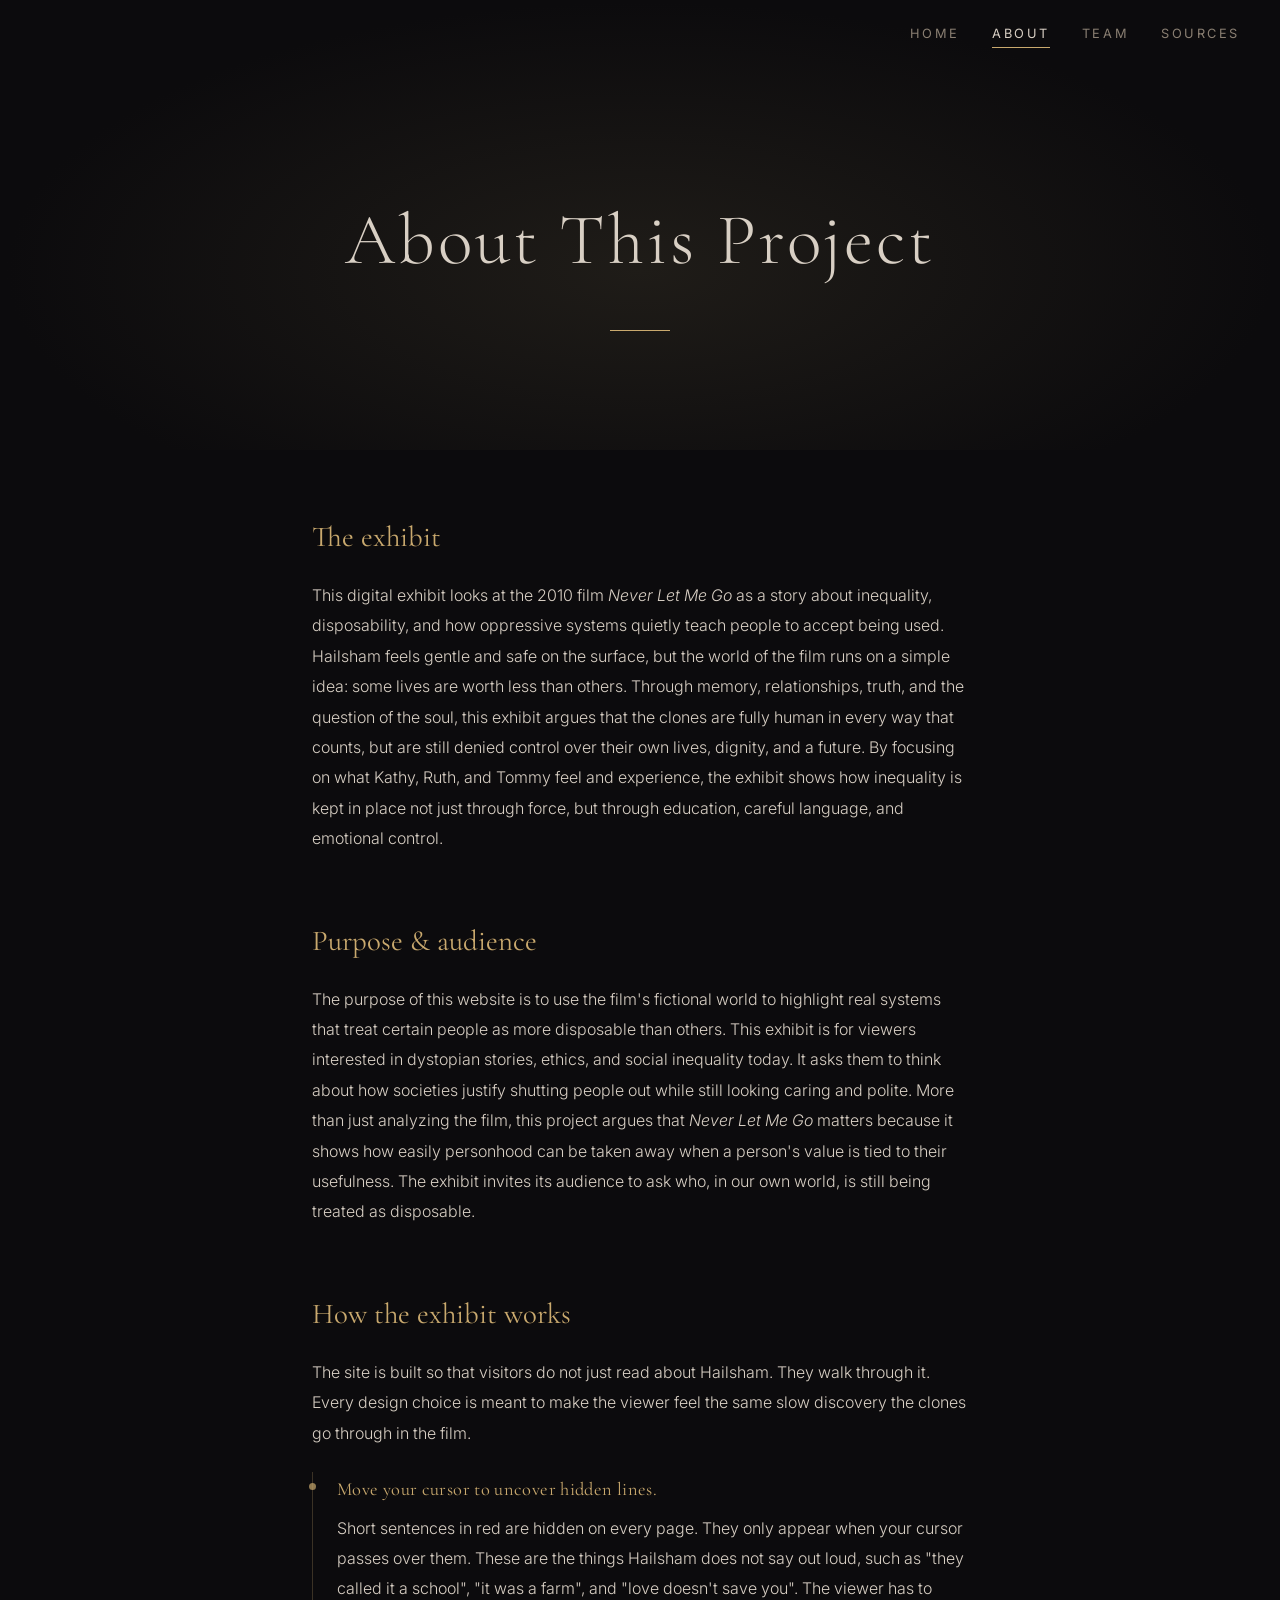
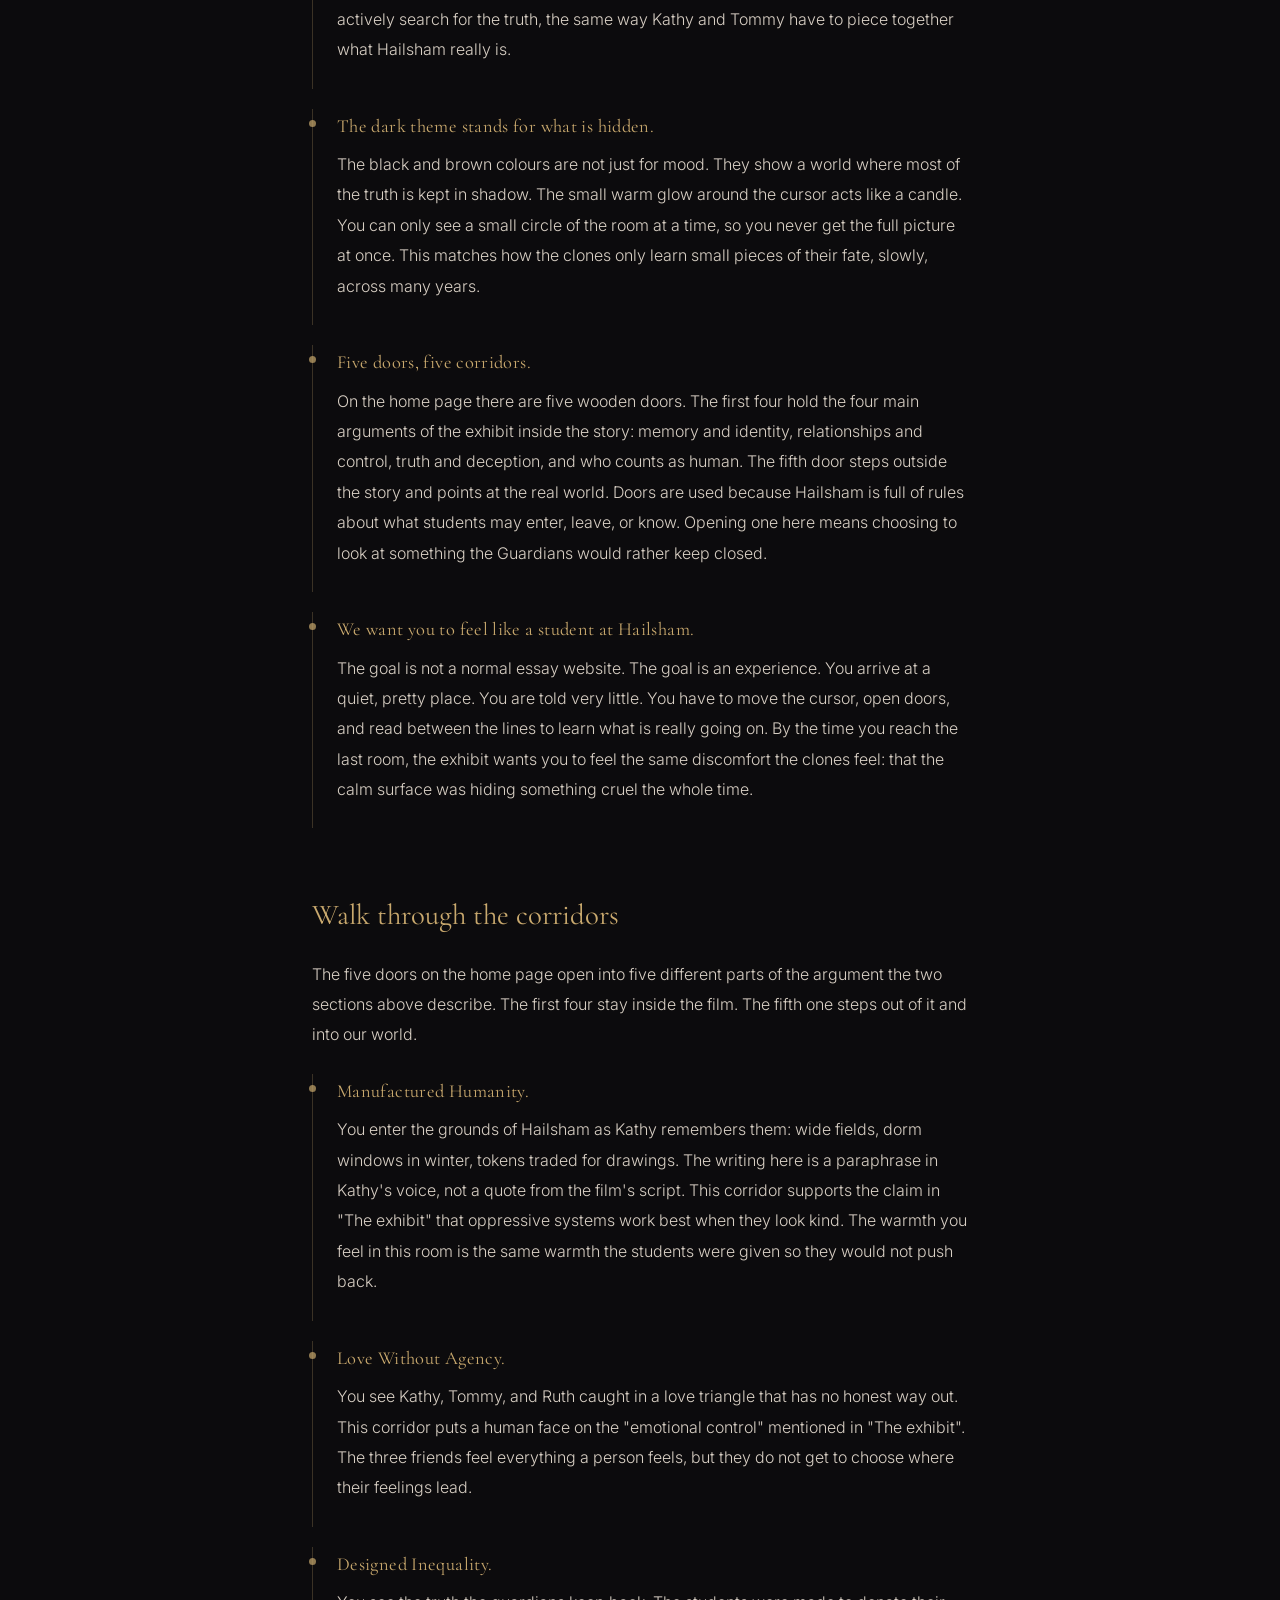
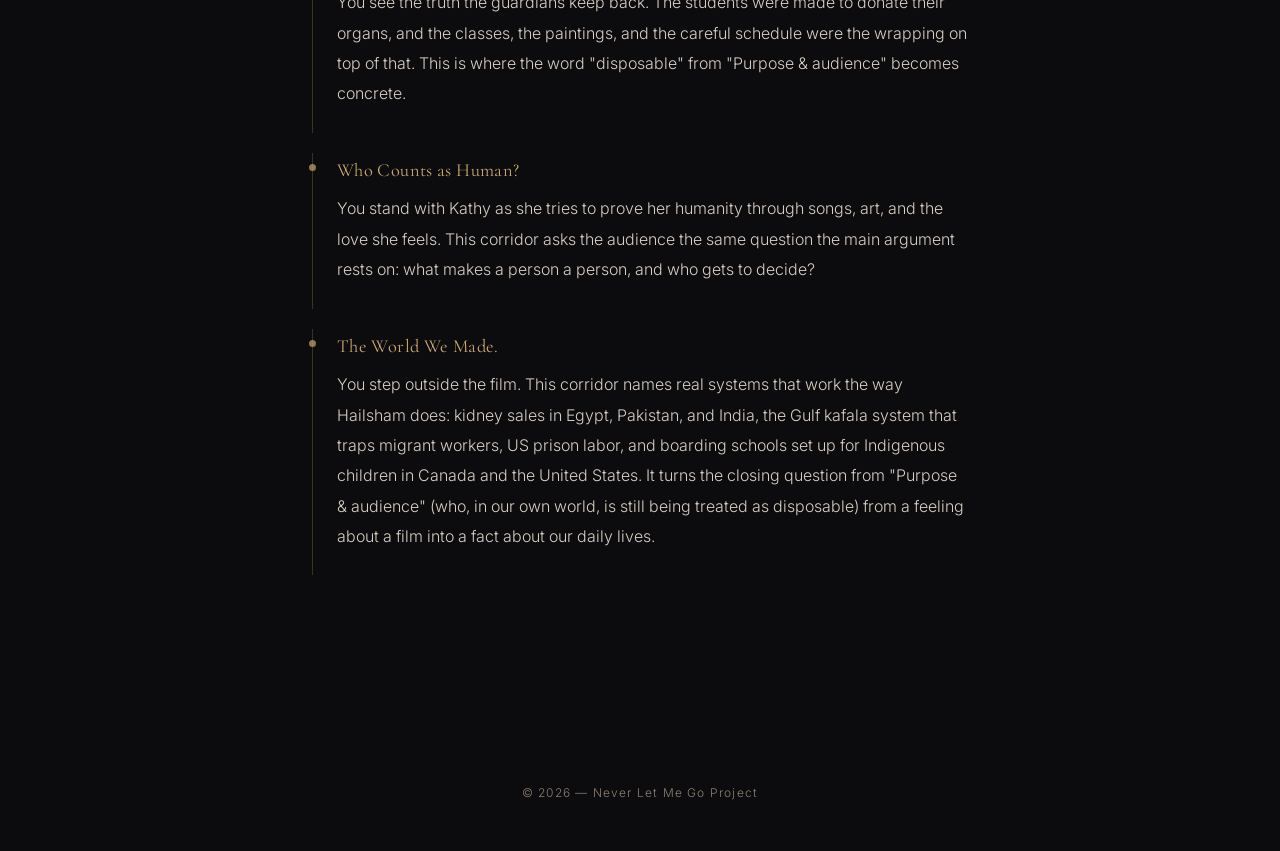
==== commit 2977659c: "Cite the film, not the novel; guide readers through the corridors Manufactured Humanity now opens wi" ====
--- a/about.html
+++ b/about.html
@@ -40,38 +40,67 @@
     <section class="about-block about-block--reveal">
       <h2>The exhibit</h2>
       <p>
-        This digital exhibit looks at <em>Never Let Me Go</em> as a story about inequality, disposability, and how oppressive systems quietly teach people to accept being used. Hailsham feels gentle and safe on the surface, but the world of the novel runs on a simple idea: some lives are worth less than others. Through memory, relationships, truth, and the question of the soul, this exhibit argues that the clones are fully human in every way that counts, but are still denied control over their own lives, dignity, and a future. By focusing on what Kathy, Ruth, and Tommy feel and experience, the exhibit shows how inequality is kept in place not just through force, but through education, careful language, and emotional control.
+        This digital exhibit looks at the 2010 film <em>Never Let Me Go</em> as a story about inequality, disposability, and how oppressive systems quietly teach people to accept being used. Hailsham feels gentle and safe on the surface, but the world of the film runs on a simple idea: some lives are worth less than others. Through memory, relationships, truth, and the question of the soul, this exhibit argues that the clones are fully human in every way that counts, but are still denied control over their own lives, dignity, and a future. By focusing on what Kathy, Ruth, and Tommy feel and experience, the exhibit shows how inequality is kept in place not just through force, but through education, careful language, and emotional control.
       </p>
     </section>
 
     <section class="about-block about-block--reveal">
       <h2>Purpose &amp; audience</h2>
       <p>
-        The purpose of this website is to use Ishiguro's fictional world to highlight real systems that treat certain people as more disposable than others. This exhibit is for readers interested in dystopian fiction, ethics, and social inequality today. It asks viewers to think about how societies justify shutting people out while still looking caring and polite. More than just analyzing the novel, this project argues that <em>Never Let Me Go</em> matters because it shows how easily personhood can be taken away when a person's value is tied to their usefulness. The exhibit invites its audience to ask who, in our own world, is still being treated as disposable.
+        The purpose of this website is to use the film's fictional world to highlight real systems that treat certain people as more disposable than others. This exhibit is for viewers interested in dystopian stories, ethics, and social inequality today. It asks them to think about how societies justify shutting people out while still looking caring and polite. More than just analyzing the film, this project argues that <em>Never Let Me Go</em> matters because it shows how easily personhood can be taken away when a person's value is tied to their usefulness. The exhibit invites its audience to ask who, in our own world, is still being treated as disposable.
       </p>
     </section>
 
     <section class="about-block about-block--reveal">
       <h2>How the exhibit works</h2>
       <p>
-        The site is built so that visitors do not just read about Hailsham. They walk through it. Every design choice is meant to make the reader feel the same slow discovery the clones go through in the novel.
+        The site is built so that visitors do not just read about Hailsham. They walk through it. Every design choice is meant to make the viewer feel the same slow discovery the clones go through in the film.
       </p>
       <ul class="about-list">
         <li>
           <strong>Move your cursor to uncover hidden lines.</strong>
-          Short sentences in red are hidden on every page. They only appear when your cursor passes over them. These are the things Hailsham does not say out loud, such as "they called it a school", "it was a farm", and "love doesn't save you". The student has to actively search for the truth, the same way Kathy and Tommy have to piece together what Hailsham really is.
+          Short sentences in red are hidden on every page. They only appear when your cursor passes over them. These are the things Hailsham does not say out loud, such as "they called it a school", "it was a farm", and "love doesn't save you". The viewer has to actively search for the truth, the same way Kathy and Tommy have to piece together what Hailsham really is.
         </li>
         <li>
           <strong>The dark theme stands for what is hidden.</strong>
           The black and brown colours are not just for mood. They show a world where most of the truth is kept in shadow. The small warm glow around the cursor acts like a candle. You can only see a small circle of the room at a time, so you never get the full picture at once. This matches how the clones only learn small pieces of their fate, slowly, across many years.
         </li>
         <li>
-          <strong>The four doors are the four themes.</strong>
-          On the home page there are four wooden doors. Each door leads to one main argument of the exhibit: memory and identity, relationships and control, truth and deception, and who counts as human. Doors are used because Hailsham is full of rules about what students may enter, leave, or know. Opening a door here means choosing to look at something the Guardians would rather keep closed.
+          <strong>Five doors, five corridors.</strong>
+          On the home page there are five wooden doors. The first four hold the four main arguments of the exhibit inside the story: memory and identity, relationships and control, truth and deception, and who counts as human. The fifth door steps outside the story and points at the real world. Doors are used because Hailsham is full of rules about what students may enter, leave, or know. Opening one here means choosing to look at something the Guardians would rather keep closed.
         </li>
         <li>
           <strong>We want you to feel like a student at Hailsham.</strong>
           The goal is not a normal essay website. The goal is an experience. You arrive at a quiet, pretty place. You are told very little. You have to move the cursor, open doors, and read between the lines to learn what is really going on. By the time you reach the last room, the exhibit wants you to feel the same discomfort the clones feel: that the calm surface was hiding something cruel the whole time.
+        </li>
+      </ul>
+    </section>
+
+    <section class="about-block about-block--reveal">
+      <h2>Walk through the corridors</h2>
+      <p>
+        The five doors on the home page open into five different parts of the argument the two sections above describe. The first four stay inside the film. The fifth one steps out of it and into our world.
+      </p>
+      <ul class="about-list">
+        <li>
+          <strong>Manufactured Humanity.</strong>
+          You enter the grounds of Hailsham as Kathy remembers them: wide fields, dorm windows in winter, tokens traded for drawings. The writing here is a paraphrase in Kathy's voice, not a quote from the film's script. This corridor supports the claim in "The exhibit" that oppressive systems work best when they look kind. The warmth you feel in this room is the same warmth the students were given so they would not push back.
+        </li>
+        <li>
+          <strong>Love Without Agency.</strong>
+          You see Kathy, Tommy, and Ruth caught in a love triangle that has no honest way out. This corridor puts a human face on the "emotional control" mentioned in "The exhibit". The three friends feel everything a person feels, but they do not get to choose where their feelings lead.
+        </li>
+        <li>
+          <strong>Designed Inequality.</strong>
+          You see the truth the guardians keep back. The students were made to donate their organs, and the classes, the paintings, and the careful schedule were the wrapping on top of that. This is where the word "disposable" from "Purpose &amp; audience" becomes concrete.
+        </li>
+        <li>
+          <strong>Who Counts as Human?</strong>
+          You stand with Kathy as she tries to prove her humanity through songs, art, and the love she feels. This corridor asks the audience the same question the main argument rests on: what makes a person a person, and who gets to decide?
+        </li>
+        <li>
+          <strong>The World We Made.</strong>
+          You step outside the film. This corridor names real systems that work the way Hailsham does: kidney sales in Egypt, Pakistan, and India, the Gulf kafala system that traps migrant workers, US prison labor, and boarding schools set up for Indigenous children in Canada and the United States. It turns the closing question from "Purpose &amp; audience" (who, in our own world, is still being treated as disposable) from a feeling about a film into a fact about our daily lives.
         </li>
       </ul>
     </section>
--- a/styles.css
+++ b/styles.css
@@ -467,10 +467,11 @@
    ============================================================ */
 .doors-container {
   display: grid;
-  grid-template-columns: repeat(2, 1fr);
-  gap: 4rem 6rem;
-  max-width: 800px;
+  grid-template-columns: repeat(3, 1fr);
+  gap: 4rem 3rem;
+  max-width: 900px;
   width: 100%;
+  justify-items: center;
   perspective: 1200px;
 }
 
@@ -489,6 +490,7 @@
 .door-card:nth-child(2) { transition-delay: 0.15s; }
 .door-card:nth-child(3) { transition-delay: 0.30s; }
 .door-card:nth-child(4) { transition-delay: 0.45s; }
+.door-card:nth-child(5) { transition-delay: 0.60s; }
 
 .door-frame {
   position: relative;
@@ -749,6 +751,19 @@
   margin-bottom: 1.5rem;
 }
 
+.room-attribution {
+  font-size: 0.8rem;
+  line-height: 1.6;
+  color: var(--clr-text-muted);
+  font-style: italic;
+  margin: -0.5rem 0 2rem;
+  letter-spacing: 0.02em;
+}
+
+.room-attribution em {
+  font-style: normal;
+}
+
 .room-figure {
   margin: 0 0 2rem;
   border-radius: 4px;
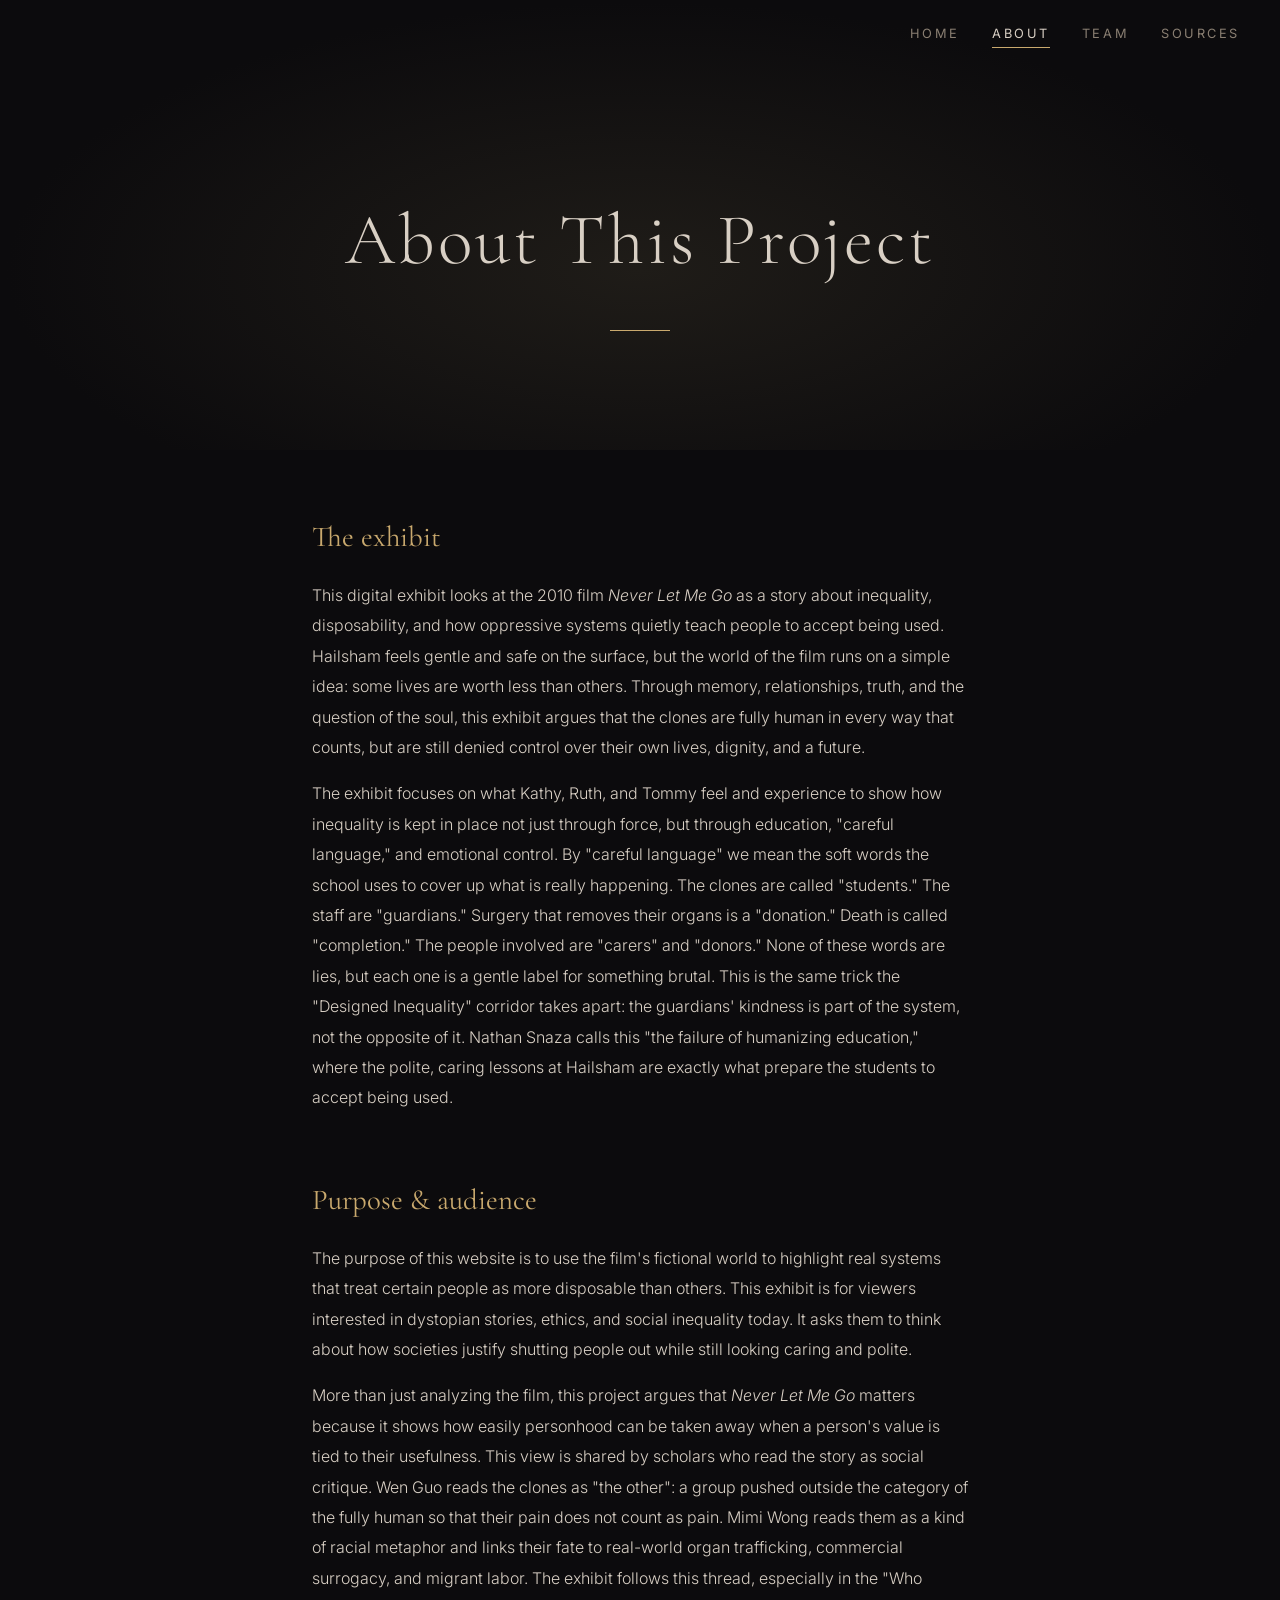
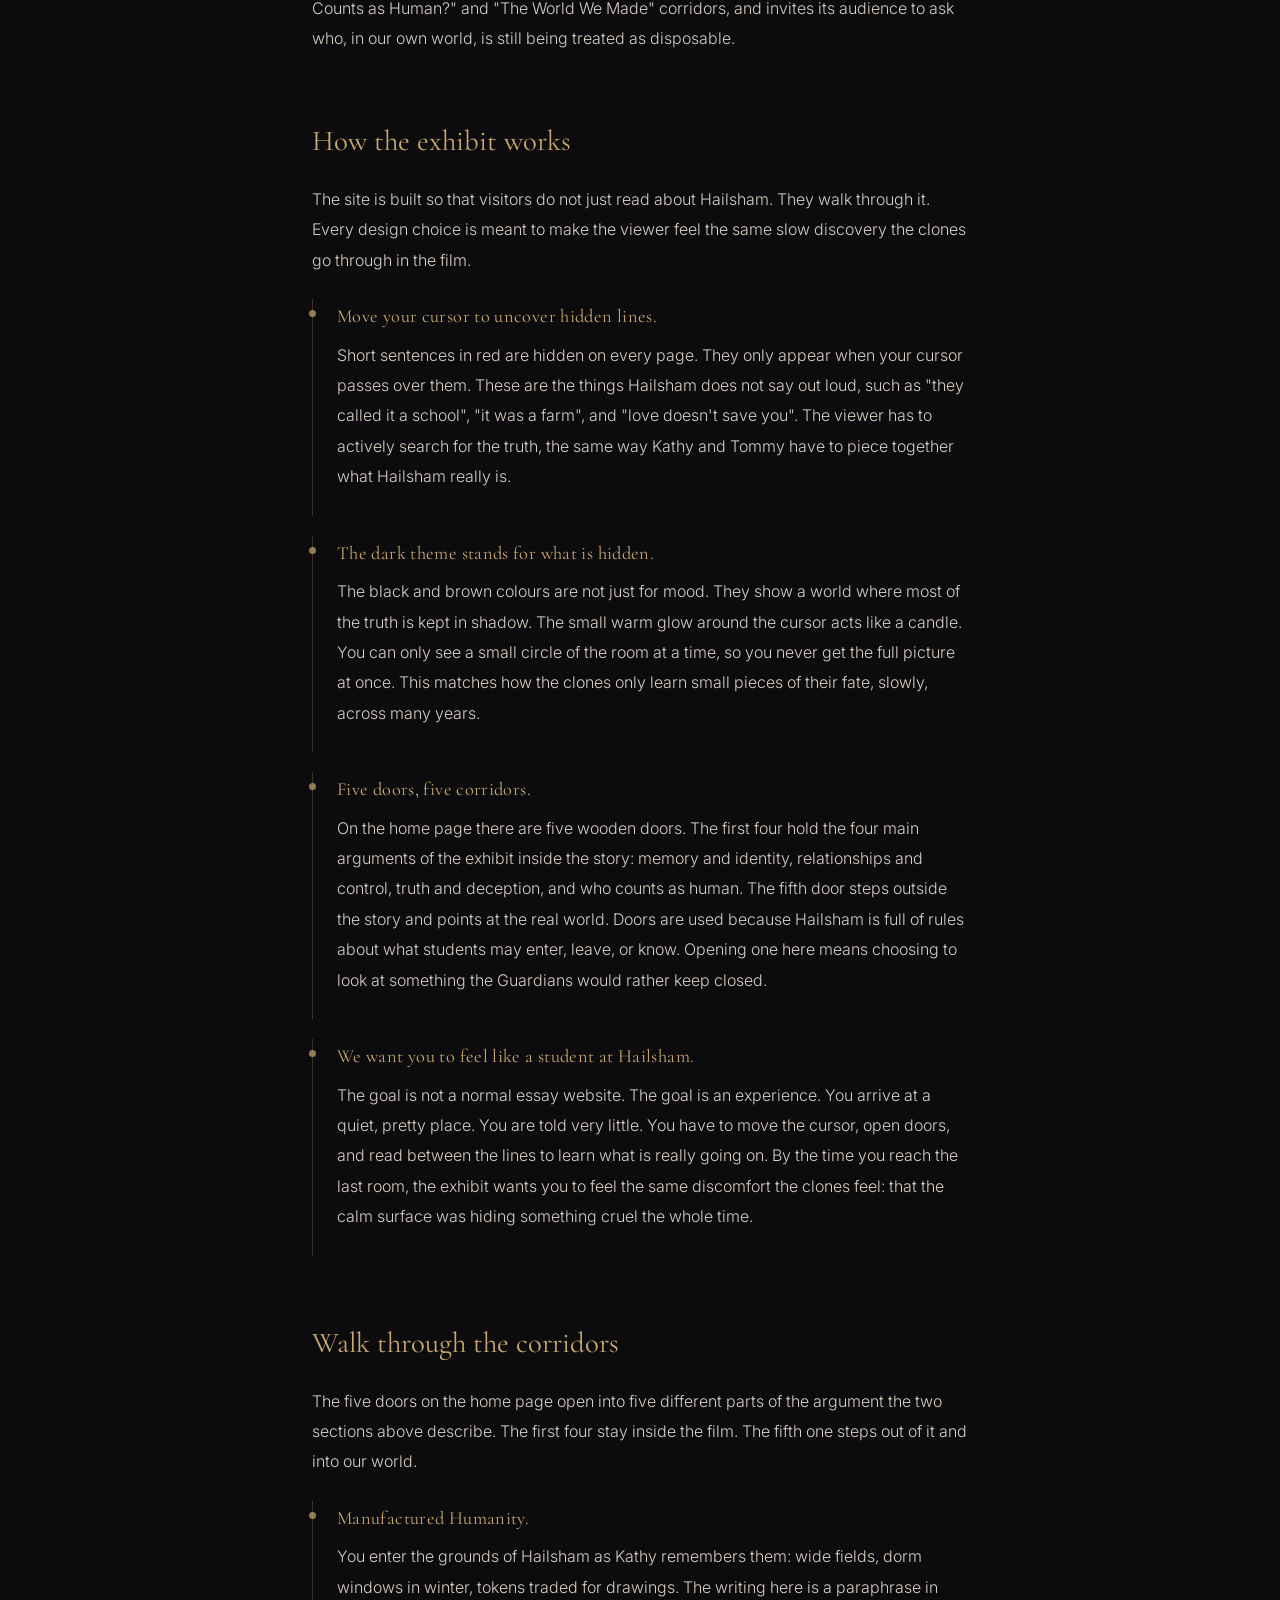
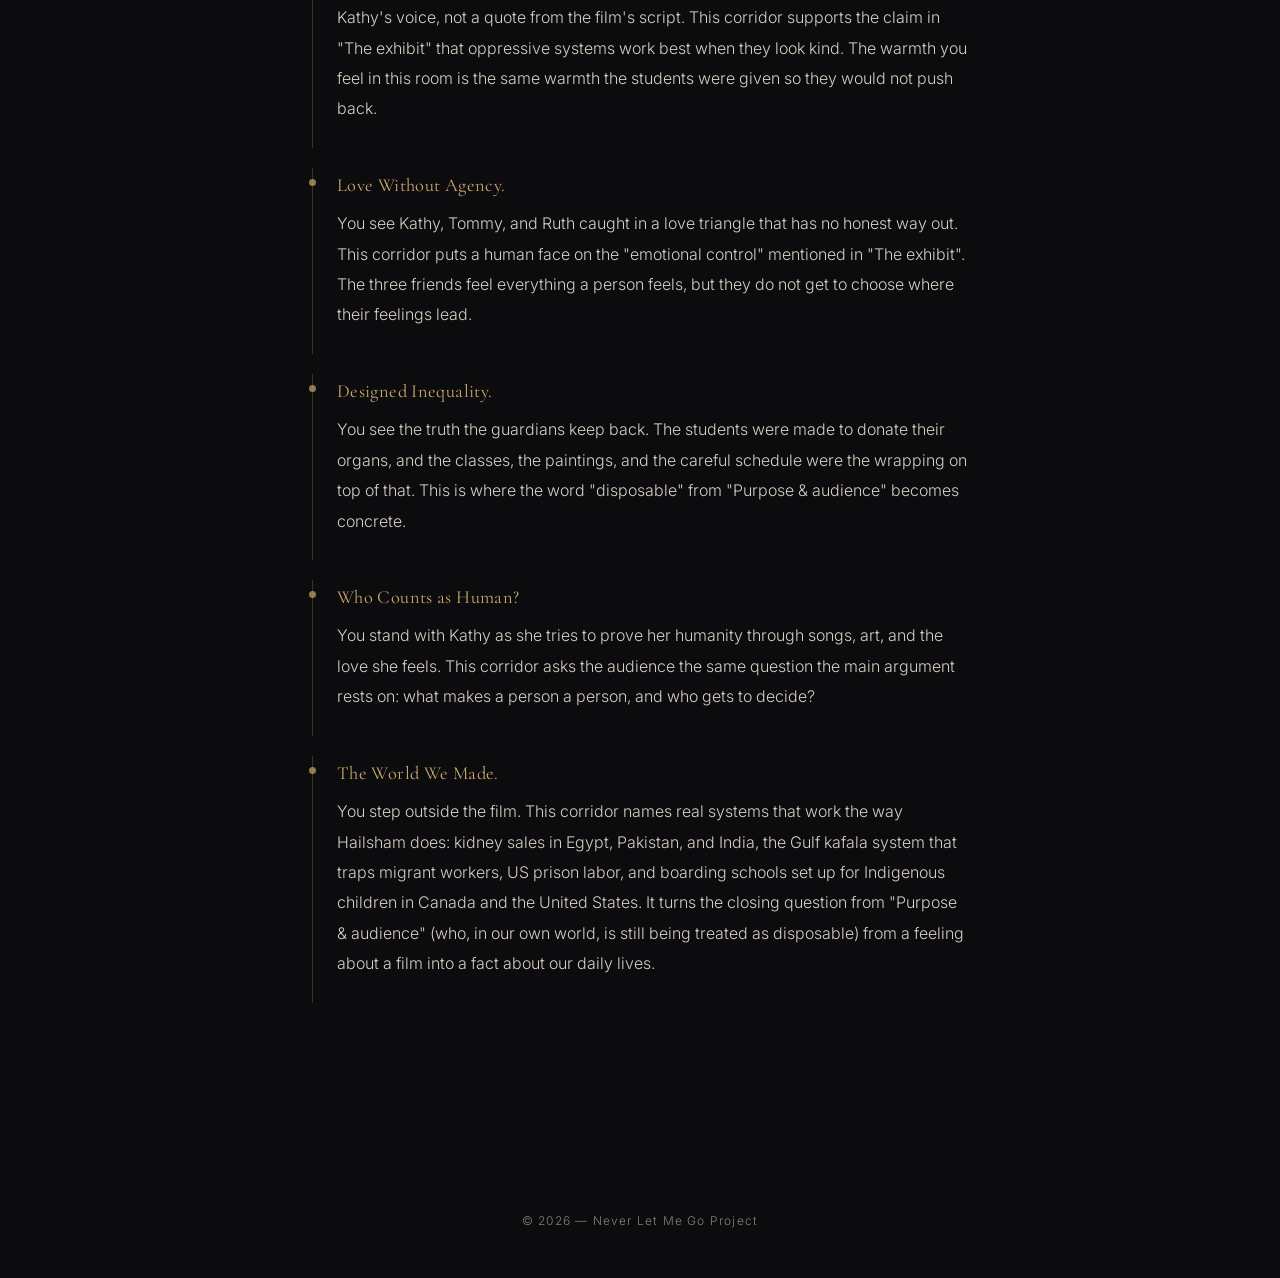
==== commit 278b782b: "Integrate Snaza, Guo, and Wong into About; clarify "careful language" "The exhibit" now defines "car" ====
--- a/about.html
+++ b/about.html
@@ -40,14 +40,20 @@
     <section class="about-block about-block--reveal">
       <h2>The exhibit</h2>
       <p>
-        This digital exhibit looks at the 2010 film <em>Never Let Me Go</em> as a story about inequality, disposability, and how oppressive systems quietly teach people to accept being used. Hailsham feels gentle and safe on the surface, but the world of the film runs on a simple idea: some lives are worth less than others. Through memory, relationships, truth, and the question of the soul, this exhibit argues that the clones are fully human in every way that counts, but are still denied control over their own lives, dignity, and a future. By focusing on what Kathy, Ruth, and Tommy feel and experience, the exhibit shows how inequality is kept in place not just through force, but through education, careful language, and emotional control.
+        This digital exhibit looks at the 2010 film <em>Never Let Me Go</em> as a story about inequality, disposability, and how oppressive systems quietly teach people to accept being used. Hailsham feels gentle and safe on the surface, but the world of the film runs on a simple idea: some lives are worth less than others. Through memory, relationships, truth, and the question of the soul, this exhibit argues that the clones are fully human in every way that counts, but are still denied control over their own lives, dignity, and a future.
+      </p>
+      <p>
+        The exhibit focuses on what Kathy, Ruth, and Tommy feel and experience to show how inequality is kept in place not just through force, but through education, "careful language," and emotional control. By "careful language" we mean the soft words the school uses to cover up what is really happening. The clones are called "students." The staff are "guardians." Surgery that removes their organs is a "donation." Death is called "completion." The people involved are "carers" and "donors." None of these words are lies, but each one is a gentle label for something brutal. This is the same trick the "Designed Inequality" corridor takes apart: the guardians' kindness is part of the system, not the opposite of it. Nathan Snaza calls this "the failure of humanizing education," where the polite, caring lessons at Hailsham are exactly what prepare the students to accept being used.
       </p>
     </section>
 
     <section class="about-block about-block--reveal">
       <h2>Purpose &amp; audience</h2>
       <p>
-        The purpose of this website is to use the film's fictional world to highlight real systems that treat certain people as more disposable than others. This exhibit is for viewers interested in dystopian stories, ethics, and social inequality today. It asks them to think about how societies justify shutting people out while still looking caring and polite. More than just analyzing the film, this project argues that <em>Never Let Me Go</em> matters because it shows how easily personhood can be taken away when a person's value is tied to their usefulness. The exhibit invites its audience to ask who, in our own world, is still being treated as disposable.
+        The purpose of this website is to use the film's fictional world to highlight real systems that treat certain people as more disposable than others. This exhibit is for viewers interested in dystopian stories, ethics, and social inequality today. It asks them to think about how societies justify shutting people out while still looking caring and polite.
+      </p>
+      <p>
+        More than just analyzing the film, this project argues that <em>Never Let Me Go</em> matters because it shows how easily personhood can be taken away when a person's value is tied to their usefulness. This view is shared by scholars who read the story as social critique. Wen Guo reads the clones as "the other": a group pushed outside the category of the fully human so that their pain does not count as pain. Mimi Wong reads them as a kind of racial metaphor and links their fate to real-world organ trafficking, commercial surrogacy, and migrant labor. The exhibit follows this thread, especially in the "Who Counts as Human?" and "The World We Made" corridors, and invites its audience to ask who, in our own world, is still being treated as disposable.
       </p>
     </section>
 
--- a/styles.css
+++ b/styles.css
@@ -467,12 +467,24 @@
    ============================================================ */
 .doors-container {
   display: grid;
-  grid-template-columns: repeat(3, 1fr);
+  grid-template-columns: repeat(6, 1fr);
   gap: 4rem 3rem;
   max-width: 900px;
   width: 100%;
   justify-items: center;
   perspective: 1200px;
+}
+
+.door-card {
+  grid-column: span 2;
+}
+
+.door-card:nth-child(4) {
+  grid-column: 2 / span 2;
+}
+
+.door-card:nth-child(5) {
+  grid-column: 4 / span 2;
 }
 
 .door-card {
@@ -1320,6 +1332,16 @@
     gap: 2rem;
   }
 
+  .door-card,
+  .door-card:nth-child(4) {
+    grid-column: auto;
+  }
+
+  .door-card:nth-child(5) {
+    grid-column: 1 / -1;
+    justify-self: center;
+  }
+
   .door-frame {
     width: 110px;
     height: 175px;
